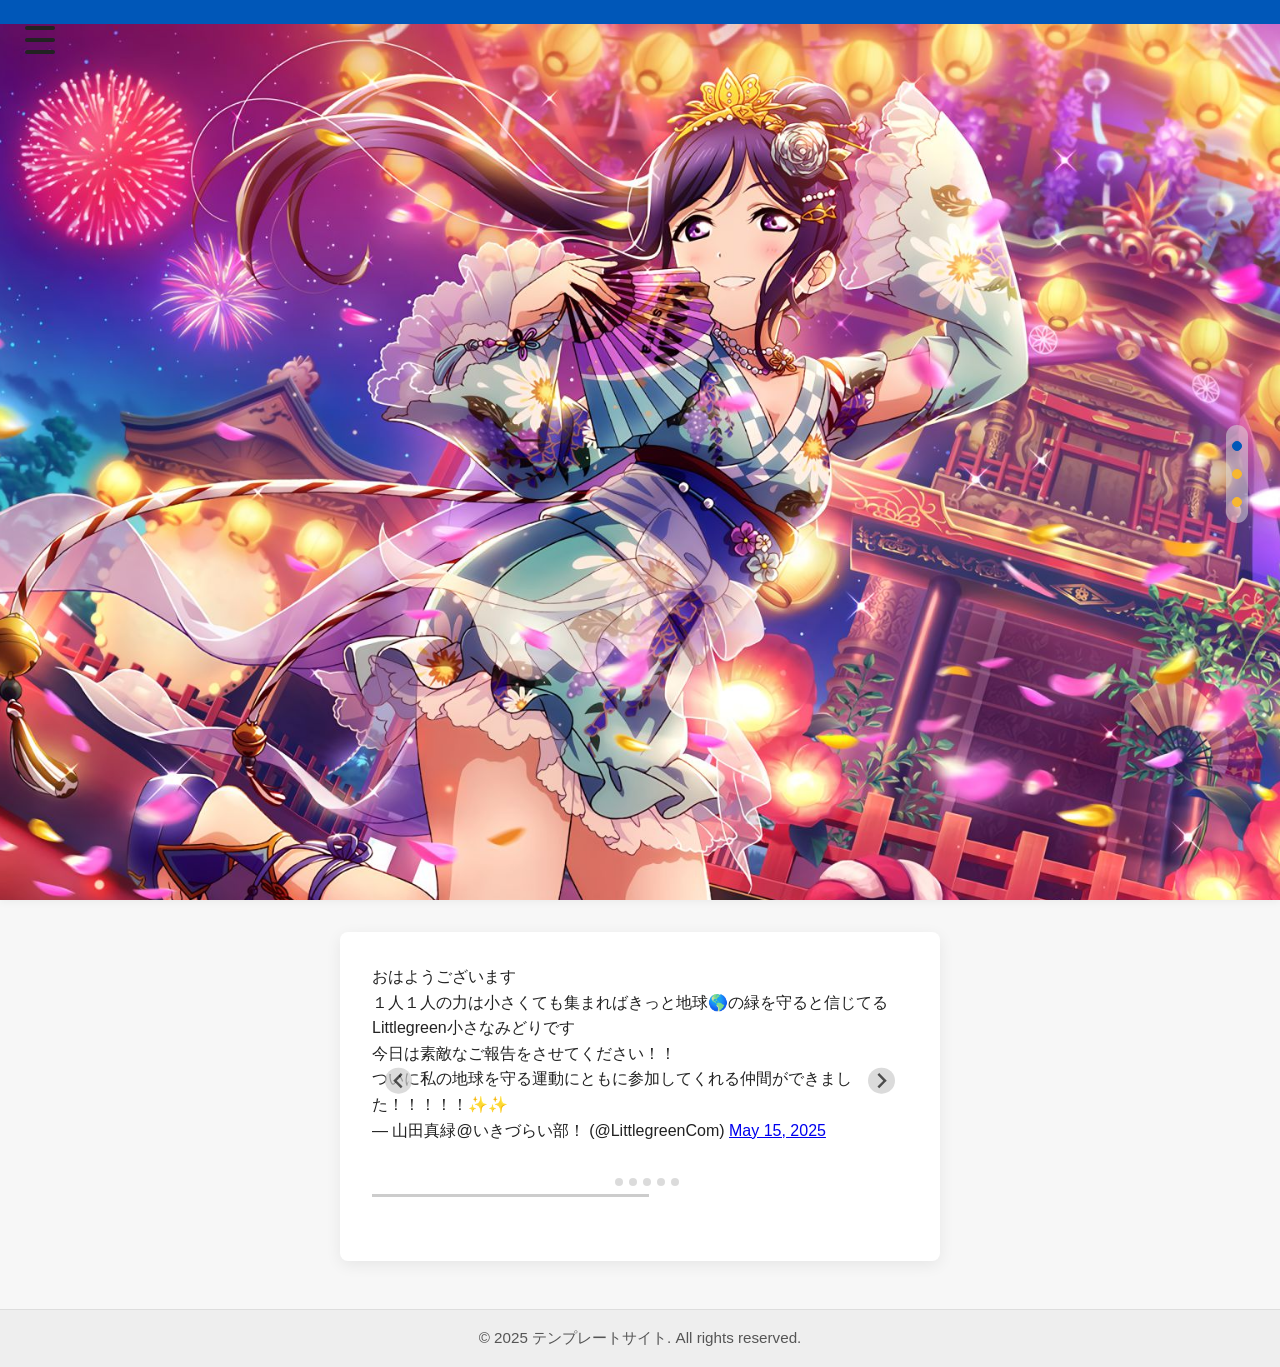
==== index.html @ fa57059f "ikizulive スライダー改修" ====
<html lang="ja">
<head>
  <meta charset="UTF-8">
  <meta name="viewport" content="width=device-width, initial-scale=1.0">
  <title>テンプレートサイト</title>
  <link rel="stylesheet" href="css/style.css">
    <link rel="stylesheet" href="css/style2.css">
  <script src="https://code.jquery.com/jquery-3.3.1.js"></script>
  <script src="https://cdn.jsdelivr.net/npm/@splidejs/splide@4.1.4/dist/js/splide.min.js"></script>
<link rel="stylesheet" href="https://cdn.jsdelivr.net/npm/@splidejs/splide@4.1.4/dist/css/splide.min.css">
</head>
<body>
  <!-- ハンバーガーメニュー -->
  <div class="hamburger" id="hamburger">
    <span></span>
    <span></span>
    <span></span>
  </div>
  <!-- サイドメニュー -->
  <nav class="side-menu" id="sideMenu">
    <ul>
      <li><a href="./project1/index.html">メニュー1</a></li>
      <li><a href="#">メニュー2</a></li>
      <li><a href="#">メニュー3</a></li>
      <li><a href="#">メニュー4</a></li>
      <li><a href="#">メニュー5</a></li>
      <li><a href="#">メニュー6</a></li>
      <li><a href="#">メニュー7</a></li>
      <li><a href="#">メニュー8</a></li>
      <li><a href="#">メニュー9</a></li>
      <li><a href="#">メニュー10</a></li>
    </ul>
  </nav>
  <header class="slider-header">
    <div class="slider">
      <div class="slide active"><img src="img/slide1.jpg" alt="スライド1"></div>
      <div class="slide"><img src="img/slide2.jpg" alt="スライド2"></div>
      <div class="slide"><img src="img/slide3.jpg" alt="スライド3"></div>
      <!-- 必要に応じて画像追加 -->
      <div class="slider-dots">
        <span class="dot active"></span>
        <span class="dot"></span>
        <span class="dot"></span>
        <!-- 画像数に合わせてドット追加 -->
      </div>
    </div>
  </header>
  <main>
    <section id="twitter-embed-section" style="display: none;">
      <div class="twitter-embed-carousel">
        <div class="twitter-embed-list-wrap">
          <button class="twitter-carousel-prev" aria-label="前へ">&#9664;</button>
          <div class="twitter-embed-list">
            <div class="twitter-embed-item"></div>
            <div class="twitter-embed-item"></div>
            <div class="twitter-embed-item"></div>
            <div class="twitter-embed-item"></div>
            <div class="twitter-embed-item"></div>
          </div>
          <button class="twitter-carousel-next" aria-label="次へ">&#9654;</button>
        </div>
        <div class="twitter-carousel-dots"></div>
      </div>
    </section>
    <section>
      <div class="splide" role="group" aria-label="1枚表示のスライダー(フェード)">
  <div class="splide__track">
    <div class="splide__list">
      <div class="splide__slide">
        <blockquote class="twitter-tweet"><p lang="ja" dir="ltr">おはようございます<br>１人１人の力は小さくても集まればきっと地球🌎の緑を守ると信じてるLittlegreen小さなみどりです<br>今日は素敵なご報告をさせてください！！<br>ついに私の地球を守る運動にともに参加してくれる仲間ができました！！！！！✨✨</p>&mdash; 山田真緑@いきづらい部！ (@LittlegreenCom) <a href="https://twitter.com/LittlegreenCom/status/1923155432740430066?ref_src=twsrc%5Etfw">May 15, 2025</a></blockquote> <script async src="https://platform.twitter.com/widgets.js" charset="utf-8"></script>
      </div>
      <div class="splide__slide">
        <blockquote class="twitter-tweet"><p lang="ja" dir="ltr">もしかしたら本当に破滅の日がもうすぐそこにやって来ているのかも！？<br>どうしたらいいんでしょう！！<br>私がふがいないせいで、地球が！<br>地球が！！！🌎<a href="https://twitter.com/hashtag/%E3%81%84%E3%81%8D%E3%81%A5%E3%82%89%E3%81%84%E9%83%A8?src=hash&amp;ref_src=twsrc%5Etfw">#いきづらい部</a></p>&mdash; 山田真緑@いきづらい部！ (@LittlegreenCom) <a href="https://twitter.com/LittlegreenCom/status/1942335817416073429?ref_src=twsrc%5Etfw">July 7, 2025</a></blockquote> <script async src="https://platform.twitter.com/widgets.js" charset="utf-8"></script>
      </div>
      <div class="splide__slide">
        <blockquote class="twitter-tweet"><p lang="ja" dir="ltr">っていうかすごい！<br>ローラちゃんには環境保護をしているお友達がいたんですね！！<br>さすがです🌎<br>今度紹介してくれるかな✨<br>真緑はローラちゃんのラブを応援しています！！！</p>&mdash; 山田真緑@いきづらい部！ (@LittlegreenCom) <a href="https://twitter.com/LittlegreenCom/status/1923156691060916438?ref_src=twsrc%5Etfw">May 15, 2025</a></blockquote> <script async src="https://platform.twitter.com/widgets.js" charset="utf-8"></script>
      </div>
      <div class="splide__slide">
        <blockquote class="twitter-tweet"><p lang="ja" dir="ltr">というわけで実は今！<br>なんと私は家族でキャンプに来ているんです！！🌎<br><br>えへへ🌵🌳<br><br>ビックリしましたか？<br>だったらドッキリ成功ですね！！<br>サプライズ真緑です🐛<a href="https://twitter.com/hashtag/%E3%81%84%E3%81%8D%E3%81%A5%E3%82%89%E3%81%84%E9%83%A8?src=hash&amp;ref_src=twsrc%5Etfw">#いきづらい部</a></p>&mdash; 山田真緑@いきづらい部！ (@LittlegreenCom) <a href="https://twitter.com/LittlegreenCom/status/1960831441975304301?ref_src=twsrc%5Etfw">August 27, 2025</a></blockquote> <script async src="https://platform.twitter.com/widgets.js" charset="utf-8"></script>
      </div>
      <div class="splide__slide">
        <blockquote class="twitter-tweet"><p lang="ja" dir="ltr">そういうささやかな日々の変化に疎い鈍ちんなタイプは<br>滅びる！！！<br>のがパティシエの世界なので<br><br>今日もミラクルさんはせっせと周りにリサーチ中だよ～🍭🍬🍫</p>&mdash; 金澤奇跡@いきづらい部！ (@MiracleGoldSP) <a href="https://twitter.com/MiracleGoldSP/status/1922572088629719538?ref_src=twsrc%5Etfw">May 14, 2025</a></blockquote> <script async src="https://platform.twitter.com/widgets.js" charset="utf-8"></script>
      </div>
      <div class="splide__slide">
        <blockquote class="twitter-tweet"><p lang="ja" dir="ltr">のりっこの演歌はガチ！ <br>大事なことなのでもう1回言うよ？🍭🍡🍦<br>リピートアフターミー🍦🍧<br>はいっ！<br><br>のりっこの演歌はガチ！！！<br><br>よくできました～🍭✨<a href="https://twitter.com/hashtag/%E3%81%84%E3%81%8D%E3%81%A5%E3%82%89%E3%81%84%E9%83%A8?src=hash&amp;ref_src=twsrc%5Etfw">#いきづらい部</a></p>&mdash; 金澤奇跡@いきづらい部！ (@MiracleGoldSP) <a href="https://twitter.com/MiracleGoldSP/status/1938517406646702185?ref_src=twsrc%5Etfw">June 27, 2025</a></blockquote> <script async src="https://platform.twitter.com/widgets.js" charset="utf-8"></script>
      </div>
    </div>
  </div>
    <div class="splide__progress">
		<div class="splide__progress__bar">
		</div>
  </div>
</div>
    </section>
  </main>
  <footer>
    &copy; 2025 テンプレートサイト. All rights reserved.
  </footer>
  <script src="js/script.js"></script>
    <script src="js/script2.js"></script>
  <script src="js/embed.js"></script>
</body>
</html>
---- css/style.css ----
/* 事前レンダリング用 */
.twitter-embed-item.preload {
    visibility: hidden !important;
    position: absolute !important;
    left: -9999px !important;
    top: 0 !important;
    display: block !important;
}
    visibility: hidden !important;
    position: absolute !important;
    left: -9999px !important;
    top: 0 !important;
    display: block !important;
/* Twitterカルーセル用 */
.twitter-embed-carousel {
    position: relative;
    position: absolute !important;
    left: 0 !important;
    top: 50% !important;
    transform: translateY(-50%) !important;
    z-index: 100 !important;
    width: 40px !important;
    height: 40px !important;
    background: #f7f7f7 !important;
    border-radius: 50% !important;
    font-size: 2rem !important;
    color: #0057b8 !important;
    cursor: pointer !important;
    box-shadow: 0 2px 8px rgba(0,0,0,0.07) !important;
    border: none !important;
    margin: 0 !important;
    display: flex !important;
    align-items: center !important;
    justify-content: center !important;
    position: absolute;
    left: 0;
    top: 50%;
    transform: translateY(-50%);
    z-index: 100;
    width: 40px;
    height: 40px;
    background: #f7f7f7;
    border-radius: 50%;
    font-size: 2rem;
    color: #0057b8;
    cursor: pointer;
    box-shadow: 0 2px 8px rgba(0,0,0,0.07);
    border: none;
    margin: 0;
    transition: background 0.2s;
    width: 100%;
        max-width: 600px;
    margin: 0 auto 32px auto;
        overflow: hidden;
    display: flex;
    flex-direction: column;
    align-items: center;
}
.twitter-embed-list {
    display: flex;
    transition: transform 0.7s cubic-bezier(.77,0,.18,1);
    will-change: transform;
    position: absolute;
        overflow: hidden; /* This line is retained for context */
        position: relative;
        left: auto;
        top: auto;
        transform: none;
        z-index: auto;
}
.twitter-embed-item {
    min-width: 320px;
    max-width: 320px;
    width: 320px;
    box-sizing: border-box;
    background: #fff;
    border-radius: 12px;
    box-shadow: 0 2px 8px rgba(0,0,0,0.07);
    padding: 8px;
    display: flex;
    align-items: center;
    justify-content: center;
}
.twitter-carousel-prev,
.twitter-carousel-next {
    position: absolute !important;
    right: 0 !important;
    top: 50% !important;
    transform: translateY(-50%) !important;
    z-index: 100 !important;
    width: 40px !important;
    height: 40px !important;
    background: #f7f7f7 !important;
    border-radius: 50% !important;
    font-size: 2rem !important;
    color: #0057b8 !important;
    cursor: pointer !important;
    box-shadow: 0 2px 8px rgba(0,0,0,0.07) !important;
    border: none !important;
    margin: 0 !important;
    display: flex !important;
    align-items: center !important;
    justify-content: center !important;
    position: absolute;
    right: 0;
    top: 50%;
    transform: translateY(-50%);
    z-index: 100;
    width: 40px;
    height: 40px;
    background: #f7f7f7;
    border-radius: 50%;
    font-size: 2rem;
    color: #0057b8;
    cursor: pointer;
    box-shadow: 0 2px 8px rgba(0,0,0,0.07);
    border: none;
    margin: 0;
    transition: background 0.2s;
    position: absolute;
    right: 0;
    top: 50%;
    transform: translateY(-50%);
    z-index: 10;
    background: #f7f7f7;
    border: none;
    border-radius: 50%;
    width: 32px;
    height: 32px;
    font-size: 1.5rem;
    color: #0057b8;
    cursor: pointer;
    margin: 0 8px;
    box-shadow: 0 2px 8px rgba(0,0,0,0.07);
    transition: background 0.2s;
}
.twitter-carousel-prev:hover,
.twitter-carousel-next:hover {
    background: #e0e0e0;
}
.twitter-carousel-dots {
    display: flex;
    justify-content: center;
    gap: 8px;
    margin-top: 12px;
}
.twitter-carousel-dot {
    width: 10px;
    height: 10px;
    border-radius: 50%;
    background: #b0b8c9;
    border: 1px solid #b0b8c9;
    cursor: pointer;
    transition: background 0.2s, border 0.2s;
}
.twitter-carousel-dot.active {
    background: #0057b8;
    border: 1px solid #0057b8;
}
/* Twitter埋め込み横並び・レスポンシブ */
.twitter-embed-list {
    display: flex;
    flex-direction: row;
    gap: 0;
    justify-content: center;
    align-items: center;
    min-height: 200px;
    width: 100%;
    overflow-x: hidden;
    max-width: 100%;
    margin: 0 auto;
}
.twitter-embed-item {
    min-width: 100%;
    max-width: 100%;
    width: 100%;
    flex: 0 0 100%;
                box-sizing: border-box;
                background: #fff;
                border-radius: 12px;
                box-shadow: 0 2px 8px rgba(0,0,0,0.07);
                padding: 8px;
                display: flex;
                align-items: center;
                justify-content: center;
        min-width: 100%;
        max-width: 100%;
        width: 100%;
        margin: 0;
}
    .twitter-embed-list {
        grid-template-columns: repeat(3, 1fr);
    }
}
@media (max-width: 900px) {
            .twitter-embed-list {
                grid-template-columns: repeat(2, 1fr);
                gap: 8px;
            }
            .twitter-embed-item {
                max-width: 180px;
                min-width: 100px;
                padding: 4px;
            }
}
@media (max-width: 600px) {
            .twitter-embed-list {
                grid-template-columns: 1fr;
                gap: 4px;
            }
            .twitter-embed-item {
                max-width: 100%;
                min-width: 80px;
                padding: 2px;
            }
}
/* スライダードットナビ */
.slider-dots {
    position: absolute;
    top: 50%;
    right: 32px;
    transform: translateY(-50%);
        display: flex;
        flex-direction: column;
        gap: 18px;
        z-index: 20;
                    background: rgba(224,224,224,0.5); /* 薄いグレー背景 */
                    border-radius: 16px;
                    padding: 16px 6px;
}
.slider-dots .dot {
                width: 10px;
                height: 10px;
                border-radius: 50%;
                background: #f7b731; /* 任意カラー例: 黄色 */
                border: 1px solid #f7b731;
                cursor: pointer;
                transition: background 0.2s, border 0.2s;
                box-shadow: none;
}
.slider-dots .dot.active {
                background: #0057b8; /* カレントのみ別色 */
                border: 1px solid #0057b8;
                    width: 10px;
                    height: 10px;
                    border-radius: 50%;
}
/* スライダー用スタイル */
.slider-header {
    width: 100%;
    height: 100vh;
    min-height: 400px;
    position: relative;
    overflow: hidden;
    margin-bottom: 0;
    max-width: 100%;
}
.slider {
    width: 100%;
    height: 100vh;
    position: relative;
    max-width: 100%;
}
.slide {
    width: 100%;
    height: 100vh;
    position: absolute;
    top: 0;
    left: 0;
    opacity: 0;
    transition: opacity 2s;
    z-index: 1;
    max-width: 100%;
}
.slide.active {
    opacity: 1;
    z-index: 2;
}
.slide img {
    width: 100%;
    height: 100vh;
    object-fit: cover;
    display: block;
    max-width: 100%;
}
.slider-nav {
    position: absolute;
    top: 50%;
    left: 0;
    width: 100%;
    display: flex;
    justify-content: space-between;
    transform: translateY(-50%);
    z-index: 10;
    pointer-events: none;
}
.slider-nav span {
    background: rgba(0,0,0,0.4);
    color: #fff;
    font-size: 2.5rem;
    padding: 12px 24px;
    border-radius: 50%;
    cursor: pointer;
    pointer-events: auto;
    user-select: none;
    transition: background 0.2s;
}
.slider-nav span:hover {
    background: rgba(0,87,184,0.7);
}
@media (max-width: 600px) {
    .slider-header, .slider, .slide img, .slide {
        height: 60vh;
        min-height: 220px;
    }
    .slider-nav span {
        font-size: 2rem;
        padding: 8px 16px;
    }
}
/* ハンバーガーメニュー */
.hamburger {
    position: fixed;
    top: 20px;
    left: 20px;
    width: 40px;
    height: 40px;
    display: flex;
    flex-direction: column;
    justify-content: center;
    align-items: center;
    cursor: pointer;
    z-index: 1001;
}
.hamburger span {
    display: block;
    width: 30px;
    height: 4px;
    background: #222;
    margin: 4px 0;
    border-radius: 2px;
    transition: all 0.3s;
}

/* サイドメニュー */
.side-menu {
    position: fixed;
    top: 0;
    left: 0;
    width: 260px;
    height: 100vh;
    background: #fff;
    border-right: 2px solid #0057b8;
    box-shadow: 2px 0 16px rgba(0,0,0,0.12);
    transform: translateX(-100%);
    opacity: 0;
    transition: transform 0.4s cubic-bezier(.77,0,.175,1), opacity 0.3s;
    z-index: 1000;
    padding-top: 60px;
    font-family: 'Segoe UI', 'Helvetica Neue', Arial, 'sans-serif';
}
.side-menu.open {
    transform: translateX(0);
    opacity: 1;
}
.side-menu ul {
    list-style: none;
    padding: 0;
    margin: 0;
    display: flex;
    flex-direction: column;
    gap: 0;
    align-items: stretch;
}
.side-menu li {
    margin: 0;
    padding: 0;
}
.side-menu a {
    display: block;
    padding: 18px 32px;
    color: #0057b8;
    text-decoration: none;
    font-size: 1.15rem;
    border-bottom: 1px solid #eee;
    transition: background 0.2s, color 0.2s;
    margin: 0;
    border-radius: 0;
    max-width: 100%;
    background: transparent;
    text-align: left;
    font-weight: 500;
    letter-spacing: 1px;
}
.side-menu a:hover {
    background: #eaf6ff;
    color: #222;
    font-weight: bold;
}
/* ベーシックなリセット */
* {
    margin: 0;
    padding: 0;
    box-sizing: border-box;
}

body {
    font-family: 'Segoe UI', 'Helvetica Neue', Arial, 'sans-serif';
    background: #f7f7f7;
    color: #222;
    line-height: 1.6;
    overflow-x: hidden;
}

/* ヘッダー */
header {
    background: #0057b8;
    color: #fff;
    padding: 24px 0;
    text-align: center;
    box-shadow: 0 2px 8px rgba(0,0,0,0.05);
}

header h1 {
    font-size: 2.2rem;
    letter-spacing: 2px;
}

/* ナビゲーション */
nav {
    margin: 16px 0;
}

nav ul {
    list-style: none;
    display: flex;
    justify-content: center;
    gap: 32px;
}

nav a {
    color: #fff;
    text-decoration: none;
    font-weight: 500;
    transition: color 0.2s;
}

nav a:hover {
    color: #ffd700;
}

/* メインコンテンツ */
main {
    max-width: 600px;
    margin: 32px auto;
    background: #fff;
    border-radius: 8px;
    box-shadow: 0 4px 16px rgba(0,0,0,0.07);
    padding: 32px;
}

/* セクション */
section {
    margin-bottom: 32px;
}

section h2 {
    font-size: 1.5rem;
    margin-bottom: 16px;
    color: #0057b8;
}

/* フッター */
footer {
    text-align: center;
    padding: 16px 0;
    background: #eee;
    color: #555;
    font-size: 0.95rem;
    margin-top: 48px;
    border-top: 1px solid #ddd;
}

/* レスポンシブ対応 */
@media (max-width: 600px) {
    main {
        padding: 16px;
    }
    nav ul {
        flex-direction: column;
        gap: 12px;
    }
}
---- css/style2.css ----
/* スライドのサイズ調整 */
.splide__slide img {
  height: auto;
  width: 100%;
}

.splide__list {
  height: unset!important;
}

.splide__progress__bar {
  height: 3px;
  background: #ccc;
}
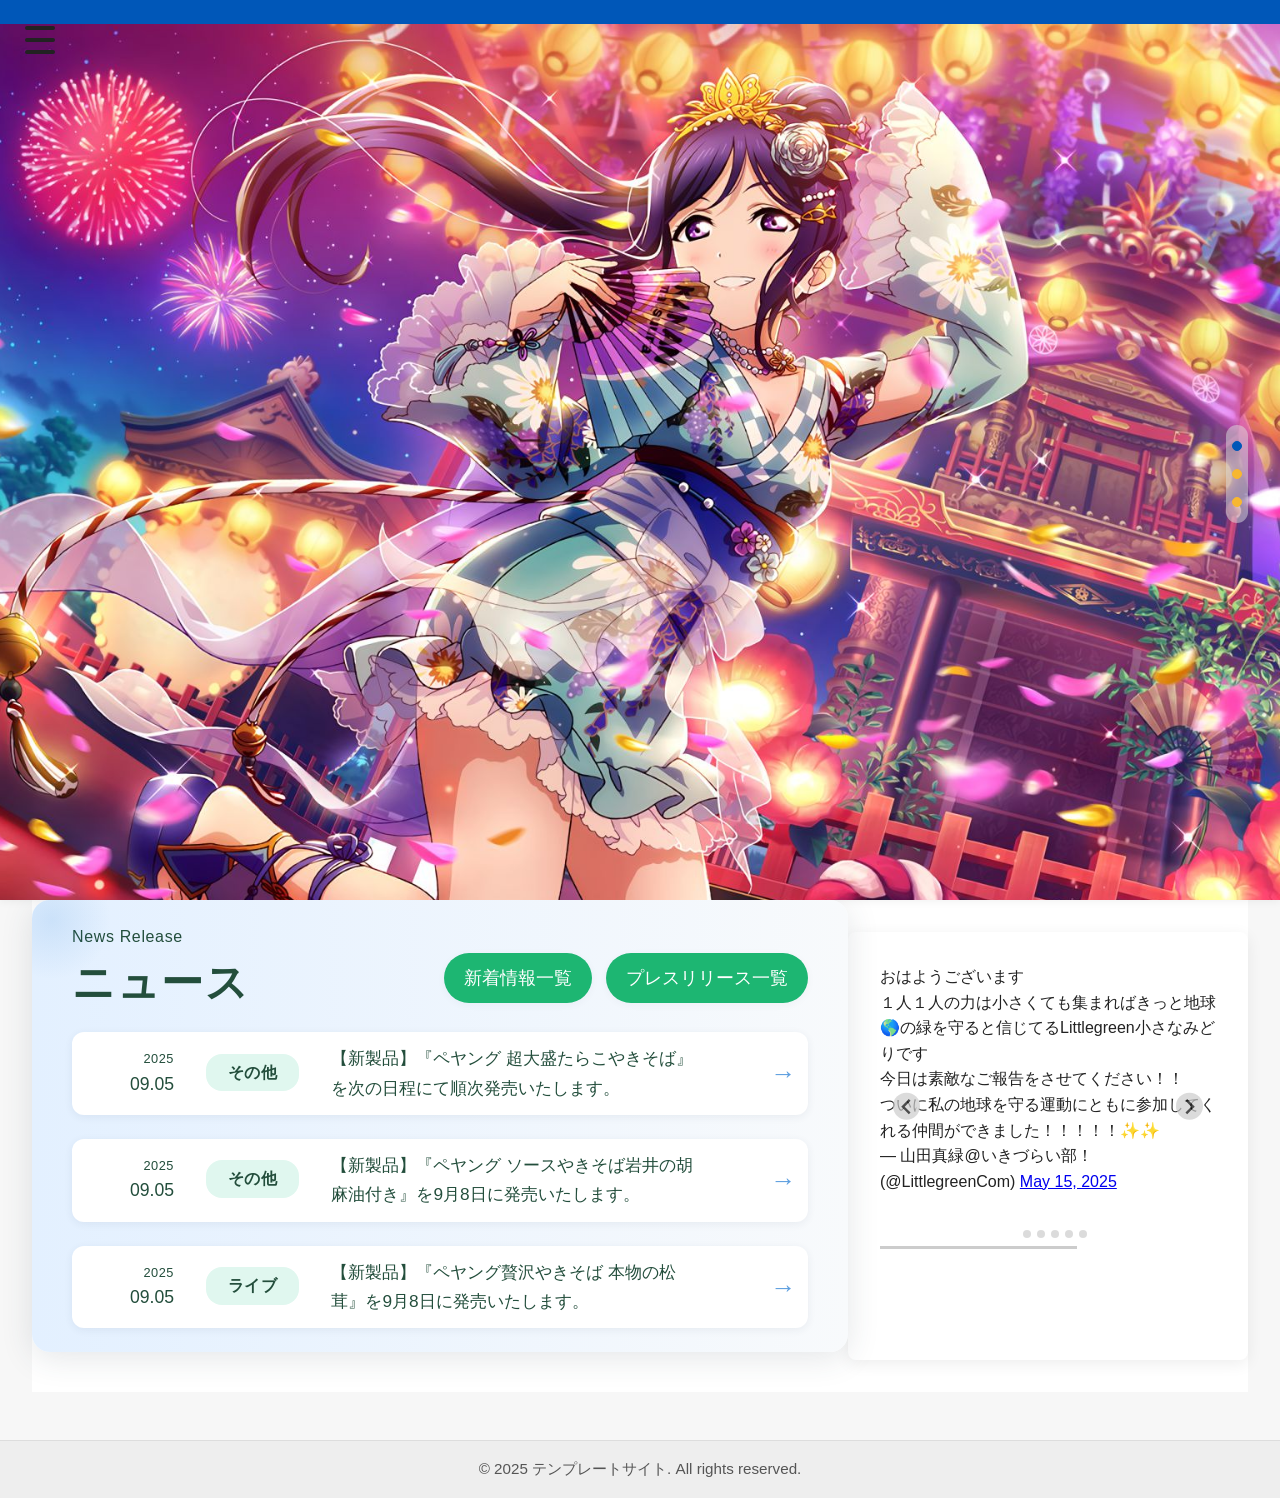
==== commit 4e6f08d6: "ikizulive info追加" ====
--- a/index.html
+++ b/index.html
@@ -4,7 +4,6 @@
   <meta name="viewport" content="width=device-width, initial-scale=1.0">
   <title>テンプレートサイト</title>
   <link rel="stylesheet" href="css/style.css">
-    <link rel="stylesheet" href="css/style2.css">
   <script src="https://code.jquery.com/jquery-3.3.1.js"></script>
   <script src="https://cdn.jsdelivr.net/npm/@splidejs/splide@4.1.4/dist/js/splide.min.js"></script>
 <link rel="stylesheet" href="https://cdn.jsdelivr.net/npm/@splidejs/splide@4.1.4/dist/css/splide.min.css">
@@ -46,23 +45,62 @@
     </div>
   </header>
   <main>
-    <section id="twitter-embed-section" style="display: none;">
-      <div class="twitter-embed-carousel">
-        <div class="twitter-embed-list-wrap">
-          <button class="twitter-carousel-prev" aria-label="前へ">&#9664;</button>
-          <div class="twitter-embed-list">
-            <div class="twitter-embed-item"></div>
-            <div class="twitter-embed-item"></div>
-            <div class="twitter-embed-item"></div>
-            <div class="twitter-embed-item"></div>
-            <div class="twitter-embed-item"></div>
+    <div class="main-flex-wrap">
+      <section class="main-flex-item staff_news">
+        <div class="news-header">
+          <div class="news-header-title">
+            <span class="news-release-label">News Release</span>
+            <h2 class="news-title-modern">ニュース</h2>
           </div>
-          <button class="twitter-carousel-next" aria-label="次へ">&#9654;</button>
+          <div class="news-btn-group">
+            <a href="#" class="news-btn-green">新着情報一覧</a>
+            <a href="#" class="news-btn-green">プレスリリース一覧</a>
+          </div>
         </div>
-        <div class="twitter-carousel-dots"></div>
-      </div>
-    </section>
-    <section>
+        <ul class="news-modern-list">
+          <li class="news-modern-item">
+            <div class="news-modern-date">
+              <span class="news-modern-date-main">2025</span>
+              <span class="news-modern-date-sub">09.05</span>
+            </div>
+            <div class="news-modern-meta">
+              <span class="news-modern-label">その他</span>
+            </div>
+            <div class="news-modern-content">
+              <a href="#" target="_blank">【新製品】『ペヤング 超大盛たらこやきそば』を次の日程にて順次発売いたします。</a>
+            </div>
+            <div class="news-modern-arrow">&rarr;</div>
+          </li>
+          <li class="news-modern-item">
+            <div class="news-modern-date">
+              <span class="news-modern-date-main">2025</span>
+              <span class="news-modern-date-sub">09.05</span>
+            </div>
+            <div class="news-modern-meta">
+              <span class="news-modern-label">その他</span>
+            </div>
+            <div class="news-modern-content">
+              <a href="#" target="_blank">【新製品】『ペヤング ソースやきそば岩井の胡麻油付き』を9月8日に発売いたします。</a>
+            </div>
+            <div class="news-modern-arrow">&rarr;</div>
+          </li>
+          <li class="news-modern-item">
+            <div class="news-modern-date">
+              <span class="news-modern-date-main">2025</span>
+              <span class="news-modern-date-sub">09.05</span>
+            </div>
+            <div class="news-modern-meta">
+              <span class="news-modern-label">ライブ</span>
+            </div>
+            <div class="news-modern-content">
+              <a href="#" target="_blank">【新製品】『ペヤング贅沢やきそば 本物の松茸』を9月8日に発売いたします。</a>
+            </div>
+            <div class="news-modern-arrow">&rarr;</div>
+          </li>
+        </ul>
+      </section>
+    </div>
+    <section class="twitter-embed-dayly">
       <div class="splide" role="group" aria-label="1枚表示のスライダー(フェード)">
   <div class="splide__track">
     <div class="splide__list">
@@ -97,7 +135,7 @@
     &copy; 2025 テンプレートサイト. All rights reserved.
   </footer>
   <script src="js/script.js"></script>
-    <script src="js/script2.js"></script>
+  <script src="js/slider.js"></script>
   <script src="js/embed.js"></script>
 </body>
 </html>
--- a/css/style.css
+++ b/css/style.css
@@ -450,9 +450,17 @@
 }
 
 /* メインコンテンツ */
+
 main {
-    max-width: 600px;
-    margin: 32px auto;
+    display: flex;
+    justify-content: space-between;
+    margin: 0 32px;
+    background: #fff;
+}
+
+section.twitter-embed-dayly {
+    max-width: 400px;
+    margin: 32px 0;
     background: #fff;
     border-radius: 8px;
     box-shadow: 0 4px 16px rgba(0,0,0,0.07);
@@ -490,4 +498,892 @@
         flex-direction: column;
         gap: 12px;
     }
+}
+
+/* スライドのサイズ調整 */
+.splide__slide img {
+  height: auto;
+  width: 100%;
+}
+
+.splide__list {
+  height: unset!important;
+}
+
+.splide__progress__bar {
+  height: 3px;
+  background: #ccc;
+}
+
+.splide--fade {
+    width: 100%;
+}
+
+/* --- News Modern Release Style --- */
+.staff_news {
+    background: #fff;
+    border-radius: 18px;
+    box-shadow: 0 4px 24px rgba(44,62,80,0.10);
+    padding: 48px 32px 32px 32px;
+    margin: 0;
+    width: 100%;
+    display: flex;
+    flex-direction: column;
+    align-items: center;
+}
+.news-header {
+    width: 100%;
+    display: flex;
+    align-items: center;
+    justify-content: space-between;
+}
+.news-release-label {
+    font-size: 1rem;
+    color: #234e3c;
+    font-weight: 500;
+    margin-bottom: 8px;
+    letter-spacing: 0.04em;
+}
+.news-title-modern {
+    font-size: 2.6rem;
+    font-weight: 700;
+    color: #234e3c;
+    letter-spacing: 0.04em;
+}
+.news-btn-group {
+    display: block;
+    margin-bottom: 0;
+}
+.news-btn-green {
+    display: inline-block;
+    padding: 10px 20px;
+    font-size: 1.15rem;
+    color: #fff;
+    background: #1db672;
+    border: none;
+    border-radius: 32px;
+    text-decoration: none;
+    font-weight: 500;
+    transition: background 0.2s, color 0.2s, box-shadow 0.2s;
+    box-shadow: 0 2px 8px rgba(44,62,80,0.04);
+    position: relative;
+    margin-left: 10px;
+}
+.news-btn-green:hover {
+    background: #1976d2;
+    color: #fff;
+    box-shadow: 0 4px 16px rgba(25,118,210,0.10);
+}
+.news-modern-list {
+    width: 100%;
+    margin: 0;
+    padding: 0;
+    list-style: none;
+}
+.news-modern-item {
+    display: flex;
+    align-items: flex-start;
+    gap: 32px;
+    background: #fff;
+    border-radius: 12px;
+    box-shadow: 0 2px 8px rgba(44,62,80,0.07);
+    margin-bottom: 24px;
+    padding: 12px;
+    position: relative;
+    transition: box-shadow 0.2s;
+}
+.news-modern-item:last-child {
+    margin-bottom: 0;
+}
+.news-modern-item:hover {
+    box-shadow: 0 6px 24px rgba(44,62,80,0.13);
+}
+.news-modern-date {
+    min-width: 90px;
+    text-align: right;
+    display: flex;
+    flex-direction: column;
+    align-items: flex-end;
+    justify-content: center;
+    font-family: 'Montserrat', 'Arial', sans-serif;
+    align-self: center;
+}
+.news-modern-date-main {
+    font-size: .8rem;
+    color: #234e3c;
+    letter-spacing: 0.04em;
+}
+.news-modern-date-sub {
+    font-size: 1.1rem;
+    color: #234e3c;
+    font-weight: 500;
+}
+.news-modern-meta {
+    align-items: center;
+    align-self: center;
+}
+.news-modern-label {
+    display: inline-block;
+    background: #e0f7ef;
+    color: #234e3c;
+    font-size: 1rem;
+    font-weight: 600;
+    border-radius: 16px;
+    padding: 6px 22px;
+    margin-right: 0;
+    margin-bottom: 2px;
+    letter-spacing: 0.03em;
+}
+.news-modern-category {
+    display: inline-flex;
+    align-items: center;
+    font-size: 1rem;
+    color: #1976d2;
+    font-weight: 500;
+}
+.news-modern-dot {
+    width: 8px;
+    height: 8px;
+    background: #1976d2;
+    border-radius: 50%;
+    display: inline-block;
+    margin-right: 6px;
+}
+.news-modern-content {
+    flex: 1;
+    font-size: 1.08rem;
+    color: #234e3c;
+    font-weight: 500;
+    line-height: 1.7;
+    display: flex;
+    align-items: center;
+    align-self: center;
+}
+.news-modern-content a {
+    color: #234e3c;
+    text-decoration: none;
+    transition: color 0.2s;
+    padding-right: 32px;
+}
+.news-modern-content a:hover {
+    color: #1976d2;
+}
+.news-modern-arrow {
+    font-size: 1.6em;
+    color: #1976d2;
+    align-self: center;
+    margin-left: 12px;
+    opacity: 0.7;
+}
+@media (max-width: 900px) {
+    .staff_news {
+        padding: 18px 2vw;
+        max-width: 99vw;
+    }
+    .news-title-modern {
+        font-size: 1.5rem;
+    }
+    .news-modern-item {
+        gap: 12px;
+        padding: 18px 0 18px 0;
+    }
+    .news-modern-meta {
+        min-width: 120px;
+        gap: 6px;
+    }
+    .news-modern-label {
+        padding: 4px 12px;
+        font-size: 0.95rem;
+    }
+}
+@media (max-width: 600px) {
+    .news-header {
+        flex-direction: column;
+        align-items: flex-start;
+        gap: 8px;
+    }
+    .news-btn-group {
+        flex-direction: column;
+        gap: 8px;
+        width: 100%;
+    }
+    .news-btn-green {
+        width: 100%;
+        padding: 12px 0;
+        font-size: 1rem;
+    }
+    .news-modern-list {
+        padding: 0;
+    }
+    .news-modern-item {
+        flex-direction: column;
+        gap: 8px;
+        padding: 12px 0 12px 0;
+    }
+    .news-modern-date {
+        flex-direction: row;
+        gap: 6px;
+        font-size: 1rem;
+        min-width: 0;
+        align-items: center;
+        justify-content: flex-start;
+    }
+    .news-modern-date-main {
+        font-size: 1.1rem;
+    }
+    .news-modern-date-sub {
+        font-size: 0.95rem;
+    }
+    .news-modern-meta {
+        min-width: 0;
+        gap: 4px;
+    }
+    .news-modern-label {
+        padding: 2px 8px;
+        font-size: 0.9rem;
+    }
+    .news-modern-category {
+        font-size: 0.9rem;
+    }
+    .news-modern-content {
+        font-size: 0.95rem;
+        padding-right: 0;
+    }
+    .news-modern-arrow {
+        font-size: 1.2em;
+        margin-left: 4px;
+    }
+}
+
+/* --- staff_news 統合・現代風デザイン --- */
+.staff_news {
+    background: linear-gradient(90deg, #e3f0ff 0%, #f8fafc 100%);
+    border-radius: 18px;
+    box-shadow: 0 6px 32px rgba(44,62,80,0.13);
+    padding: 48px 40px;
+    margin: 0;
+    width: 100%;
+    position: relative;
+    overflow: hidden;
+    display: flex;
+    flex-direction: column;
+    justify-content: center;
+    align-items: stretch;
+}
+.staff_news::before {
+    content: "";
+    position: absolute;
+    top: -40px; left: -40px;
+    width: 120px; height: 120px;
+    background: radial-gradient(circle, #1976d2 0%, transparent 70%);
+    opacity: 0.10;
+    z-index: 0;
+}
+.news-title {
+    font-size: 2.1rem;
+    font-weight: 700;
+    margin-bottom: 32px;
+    color: #1976d2;
+    letter-spacing: 0.04em;
+    text-align: left;
+    border-left: 7px solid #1976d2;
+    padding-left: 18px;
+    background: linear-gradient(90deg, #e3f0ff 60%, #fff 100%);
+    border-radius: 7px;
+    box-shadow: 0 2px 8px rgba(44,62,80,0.04);
+    position: relative;
+    z-index: 1;
+}
+.news-list {
+    list-style: none;
+    padding: 0;
+    margin: 0;
+    position: relative;
+    z-index: 1;
+}
+.news-item {
+    margin-bottom: 20px;
+    border-radius: 10px;
+    box-shadow: 0 2px 8px rgba(44,62,80,0.08);
+    background: #fff;
+    transition: box-shadow 0.2s, transform 0.2s;
+    overflow: hidden;
+}
+.news-item:last-child {
+    margin-bottom: 0;
+}
+.news-item a {
+    display: flex;
+    align-items: center;
+    gap: 12px;
+    padding: 18px 28px;
+    text-decoration: none;
+    color: #1976d2;
+    font-size: 1.18rem;
+    font-weight: 500;
+    border-radius: 10px;
+    background: none;
+    transition: background 0.2s, color 0.2s;
+    position: relative;
+}
+.news-item a::before {
+    content: "\1F4E2";
+    font-size: 1.3rem;
+    color: #1976d2;
+    margin-right: 6px;
+}
+.news-item a:focus {
+    outline: 2px solid #1976d2;
+    outline-offset: 2px;
+    background: #e3f0ff;
+}
+.news-item a:hover {
+    background: linear-gradient(90deg, #e3f0ff 60%, #fff 100%);
+    color: #0d47a1;
+    box-shadow: 0 4px 16px rgba(25,118,210,0.10);
+    transform: translateY(-2px) scale(1.02);
+}
+
+/* --- 横並びレイアウト統合 --- */
+.main-flex-wrap {
+    display: flex;
+    align-items: stretch;
+    justify-content: stretch;
+    width: 100vw;
+    margin: 0 0 40px 0;
+    gap: 32px;
+}
+.main-flex-item {
+    flex: 1 1 0;
+    min-width: 0;
+    display: flex;
+    flex-direction: column;
+    justify-content: stretch;
+}
+.embed-section {
+    min-width: 340px;
+    flex: 1 1 340px;
+}
+
+@media (max-width: 1100px) {
+    .main-flex-wrap {
+        flex-direction: column;
+        gap: 24px;
+        width: 98vw;
+    }
+    .main-flex-item {
+        width: 100%;
+        min-width: 0;
+        max-width: 100vw;
+    }
+    .staff_news, .embed-section {
+        max-width: 100vw;
+        min-width: 0;
+        padding: 32px 10px;
+    }
+}
+@media (max-width: 700px) {
+    .main-flex-wrap {
+        flex-direction: column;
+        gap: 18px;
+        width: 99vw;
+    }
+    .staff_news {
+        padding: 18px 4vw;
+        max-width: 99vw;
+    }
+    .news-title {
+        font-size: 1.2rem;
+        padding-left: 8px;
+        margin-bottom: 14px;
+    }
+    .news-item a {
+        font-size: 1rem;
+        padding: 12px 8px;
+    }
+}
+    width: 100%;
+    border-collapse: separate;
+    border-spacing: 0 18px;
+}
+.news-table tr {
+    background: #fff;
+    border-radius: 12px;
+    box-shadow: 0 2px 8px rgba(44,62,80,0.07);
+    transition: box-shadow 0.2s;
+}
+.news-table tr:hover {
+    box-shadow: 0 6px 24px rgba(44,62,80,0.13);
+}
+.news-date {
+    font-size: 1.3rem;
+    color: #234e3c;
+    font-weight: 700;
+    width: 110px;
+    text-align: right;
+    padding-right: 18px;
+    letter-spacing: 0.04em;
+}
+.news-content {
+    position: relative;
+    padding-left: 0;
+}
+.news-content a {
+    font-size: 1.08rem;
+    color: #234e3c;
+    text-decoration: none;
+    font-weight: 500;
+    line-height: 1.7;
+    display: inline-block;
+    transition: color 0.2s;
+    padding-right: 32px;
+}
+.news-content a:hover {
+    color: #1976d2;
+}
+.news-content a::after {
+    content: '\2192';
+    font-size: 1.3em;
+    color: #1976d2;
+    position: absolute;
+    right: 8px;
+    top: 50%;
+    transform: translateY(-50%);
+    opacity: 0.7;
+}
+/* ラベル・カテゴリ例 */
+.news-label {
+    display: inline-block;
+    background: #e0f7ef;
+    color: #234e3c;
+    font-size: 0.95rem;
+    font-weight: 600;
+    border-radius: 16px;
+    padding: 4px 18px;
+    margin-right: 10px;
+    margin-bottom: 2px;
+    letter-spacing: 0.03em;
+}
+.news-category {
+    display: inline-flex;
+    align-items: center;
+    font-size: 0.95rem;
+    color: #1976d2;
+    font-weight: 500;
+    margin-right: 10px;
+}
+.news-category-dot {
+    width: 8px;
+    height: 8px;
+    background: #1976d2;
+    border-radius: 50%;
+    display: inline-block;
+    margin-right: 6px;
+}
+.news-list-btn-wrap {
+    width: 100%;
+    display: flex;
+    justify-content: flex-end;
+    gap: 18px;
+    margin-top: 40px;
+}
+.news-list-btn {
+    display: inline-block;
+    padding: 16px 40px;
+    font-size: 1.15rem;
+    color: #fff;
+    background: #1db672;
+    border: none;
+    border-radius: 32px;
+    text-decoration: none;
+    font-weight: 500;
+    transition: background 0.2s, color 0.2s, box-shadow 0.2s;
+    box-shadow: 0 2px 8px rgba(44,62,80,0.04);
+    position: relative;
+}
+.news-list-btn:hover {
+    background: #1976d2;
+    color: #fff;
+    box-shadow: 0 4px 16px rgba(25,118,210,0.10);
+}
+.news-list-btn .arrow {
+    font-size: 1.2em;
+    margin-left: 8px;
+    vertical-align: middle;
+}
+@media (max-width: 700px) {
+    .staff_news {
+        padding: 18px 4vw;
+        max-width: 99vw;
+    }
+    .news-title {
+        font-size: 1.2rem;
+        margin-bottom: 18px;
+        padding-bottom: 4px;
+    }
+    .news-date {
+        font-size: 1rem;
+        padding-right: 8px;
+        width: 70px;
+    }
+    .news-content a {
+        font-size: 0.95rem;
+        padding-right: 24px;
+    }
+    .news-list-btn {
+        padding: 12px 24px;
+        font-size: 1rem;
+    }
+}
+
+/* お知らせセクション（横長・表形式・現代風） */
+.staff_news {
+    background: #fff;
+    border-radius: 16px;
+    box-shadow: 0 4px 24px rgba(44,62,80,0.10);
+    padding: 48px 32px 32px 32px;
+    margin: 0;
+    width: 100%;
+    display: flex;
+    flex-direction: column;
+    align-items: center;
+}
+.news-title {
+    font-size: 1.6rem;
+    font-weight: bold;
+    text-align: center;
+    margin-bottom: 32px;
+    color: #222;
+    letter-spacing: 0.04em;
+    border-bottom: 1px solid #ddd;
+    padding-bottom: 8px;
+    width: 100%;
+}
+.news-table-wrap {
+    width: 100%;
+    overflow-x: auto;
+}
+.news-table {
+    width: 100%;
+    border-collapse: separate;
+    border-spacing: 0 12px;
+}
+.news-table td {
+    padding: 0 0 0 0;
+    vertical-align: middle;
+}
+.news-date {
+    font-size: 1rem;
+    color: #222;
+    font-weight: 500;
+    width: 120px;
+    text-align: right;
+    padding-right: 18px;
+}
+.news-content a {
+    font-size: 1rem;
+    color: #222;
+    text-decoration: underline;
+    transition: color 0.2s;
+}
+.news-content a:hover {
+    color: #1976d2;
+}
+.news-list-btn-wrap {
+    width: 100%;
+    display: flex;
+    justify-content: center;
+    margin-top: 40px;
+}
+.news-list-btn {
+    display: inline-block;
+    padding: 16px 40px;
+    font-size: 1.15rem;
+    color: #222;
+    background: #fff;
+    border: 2px solid #d32f2f;
+    border-radius: 32px;
+    text-decoration: none;
+    font-weight: 500;
+    transition: background 0.2s, color 0.2s, border 0.2s;
+    box-shadow: 0 2px 8px rgba(44,62,80,0.04);
+}
+.news-list-btn:hover {
+    background: #d32f2f;
+    color: #fff;
+    border-color: #d32f2f;
+}
+.news-list-btn .arrow {
+    font-size: 1.2em;
+    margin-left: 8px;
+    vertical-align: middle;
+}
+@media (max-width: 700px) {
+    .staff_news {
+        padding: 18px 4vw;
+        max-width: 99vw;
+    }
+    .news-title {
+        font-size: 1.2rem;
+        margin-bottom: 18px;
+        padding-bottom: 4px;
+    }
+    .news-date {
+        font-size: 0.95rem;
+        padding-right: 8px;
+        width: 80px;
+    }
+    .news-content a {
+        font-size: 0.95rem;
+    }
+    .news-list-btn {
+        padding: 12px 24px;
+        font-size: 1rem;
+    }
+}
+
+/* メイン横並びレイアウト */
+.main-flex-wrap {
+    display: flex;
+    align-items: stretch;
+    justify-content: stretch;
+    width: 100%;
+    margin: 0 0 40px 0;
+}
+.main-flex-item {
+    flex: 1 1 0;
+    min-width: 0;
+    display: flex;
+    flex-direction: column;
+    justify-content: stretch;
+}
+.embed-section {
+    min-width: 340px;
+    flex: 1 1 340px;
+}
+.staff_news {
+    min-width: 340px;
+    flex: 2 1 500px;
+    background: linear-gradient(90deg, #e3f0ff 0%, #f8fafc 100%);
+    border-radius: 18px;
+    box-shadow: 0 6px 32px rgba(44,62,80,0.13);
+    padding: 24px 40px;
+    margin: 0;
+    position: relative;
+    overflow: hidden;
+    display: flex;
+    flex-direction: column;
+    justify-content: space-evenly;
+}
+.staff_news::before {
+    content: "";
+    position: absolute;
+    top: -40px; left: -40px;
+    width: 120px; height: 120px;
+    background: radial-gradient(circle, #1976d2 0%, transparent 70%);
+    opacity: 0.10;
+    z-index: 0;
+}
+.news-title {
+    font-size: 2.1rem;
+    font-weight: 700;
+    margin-bottom: 32px;
+    color: #1976d2;
+    letter-spacing: 0.04em;
+    text-align: left;
+    border-left: 7px solid #1976d2;
+    padding-left: 18px;
+    background: linear-gradient(90deg, #e3f0ff 60%, #fff 100%);
+    border-radius: 7px;
+    box-shadow: 0 2px 8px rgba(44,62,80,0.04);
+    position: relative;
+    z-index: 1;
+}
+.news-list {
+    list-style: none;
+    padding: 0;
+    margin: 0;
+    position: relative;
+    z-index: 1;
+}
+.news-item {
+    margin-bottom: 20px;
+    border-radius: 10px;
+    box-shadow: 0 2px 8px rgba(44,62,80,0.08);
+    background: #fff;
+    transition: box-shadow 0.2s, transform 0.2s;
+    overflow: hidden;
+}
+.news-item:last-child {
+    margin-bottom: 0;
+}
+.news-item a {
+    display: flex;
+    align-items: center;
+    gap: 12px;
+    padding: 18px 28px;
+    text-decoration: none;
+    color: #1976d2;
+    font-size: 1.18rem;
+    font-weight: 500;
+    border-radius: 10px;
+    background: none;
+    transition: background 0.2s, color 0.2s;
+    position: relative;
+}
+.news-item a::before {
+    content: "\1F4E2";
+    font-size: 1.3rem;
+    color: #1976d2;
+    margin-right: 6px;
+}
+.news-item a:focus {
+    outline: 2px solid #1976d2;
+    outline-offset: 2px;
+    background: #e3f0ff;
+}
+.news-item a:hover {
+    background: linear-gradient(90deg, #e3f0ff 60%, #fff 100%);
+    color: #0d47a1;
+    box-shadow: 0 4px 16px rgba(25,118,210,0.10);
+    transform: translateY(-2px) scale(1.02);
+}
+@media (max-width: 1100px) {
+    .main-flex-wrap {
+        flex-direction: column;
+        gap: 24px;
+        max-width: 98vw;
+    }
+    .main-flex-item {
+        width: 100%;
+        min-width: 0;
+        max-width: 100vw;
+    }
+    .staff_news, .embed-section {
+        max-width: 100vw;
+        min-width: 0;
+        padding: 32px 10px;
+    }
+}
+@media (max-width: 700px) {
+    .main-flex-wrap {
+        flex-direction: column;
+        gap: 18px;
+        max-width: 99vw;
+    }
+    .staff_news {
+        padding: 18px 4vw;
+        max-width: 99vw;
+    }
+    .news-title {
+        font-size: 1.2rem;
+        padding-left: 8px;
+        margin-bottom: 14px;
+    }
+    .news-item a {
+        font-size: 1rem;
+        padding: 12px 8px;
+    }
+}
+}
+
+/* 本格的なお知らせリンク集デザイン */
+.staff_news {
+    background: linear-gradient(135deg, #e3f0ff 0%, #f8fafc 100%);
+    border-radius: 16px;
+    box-shadow: 0 4px 24px rgba(44,62,80,0.10);
+    padding: 40px 32px;
+    margin: 40px auto;
+    max-width: 640px;
+    position: relative;
+    overflow: hidden;
+}
+.staff_news::before {
+    content: "";
+    position: absolute;
+    top: -40px; left: -40px;
+    width: 120px; height: 120px;
+    background: radial-gradient(circle, #1976d2 0%, transparent 70%);
+    opacity: 0.12;
+    z-index: 0;
+}
+.news-title {
+    font-size: 2rem;
+    font-weight: 700;
+    margin-bottom: 28px;
+    color: #1976d2;
+    letter-spacing: 0.04em;
+    text-align: left;
+    border-left: 6px solid #1976d2;
+    padding-left: 16px;
+    background: linear-gradient(90deg, #e3f0ff 60%, #fff 100%);
+    border-radius: 6px;
+    box-shadow: 0 2px 8px rgba(44,62,80,0.04);
+    position: relative;
+    z-index: 1;
+}
+.news-list {
+    list-style: none;
+    padding: 0;
+    margin: 0;
+    position: relative;
+    z-index: 1;
+}
+.news-item {
+    margin-bottom: 18px;
+    border-radius: 8px;
+    box-shadow: 0 2px 8px rgba(44,62,80,0.06);
+    background: #fff;
+    transition: box-shadow 0.2s, transform 0.2s;
+    overflow: hidden;
+}
+.news-item:last-child {
+    margin-bottom: 0;
+}
+.news-item a {
+    display: flex;
+    align-items: center;
+    gap: 10px;
+    padding: 16px 22px;
+    text-decoration: none;
+    color: #1976d2;
+    font-size: 1.15rem;
+    font-weight: 500;
+    border-radius: 8px;
+    background: none;
+    transition: background 0.2s, color 0.2s;
+    position: relative;
+}
+.news-item a::before {
+    content: "\1F4E2";
+    font-size: 1.2rem;
+    color: #1976d2;
+    margin-right: 4px;
+}
+.news-item a:focus {
+    outline: 2px solid #1976d2;
+    outline-offset: 2px;
+    background: #e3f0ff;
+}
+.news-item a:hover {
+    background: linear-gradient(90deg, #e3f0ff 60%, #fff 100%);
+    color: #0d47a1;
+    box-shadow: 0 4px 16px rgba(25,118,210,0.10);
+    transform: translateY(-2px) scale(1.02);
+}
+@media (max-width: 700px) {
+    .staff_news {
+        padding: 24px 8px;
+        max-width: 98vw;
+    }
+    .news-title {
+        font-size: 1.3rem;
+        padding-left: 8px;
+        margin-bottom: 18px;
+    }
+    .news-item a {
+        font-size: 1rem;
+        padding: 12px 10px;
+    }
+}
 }
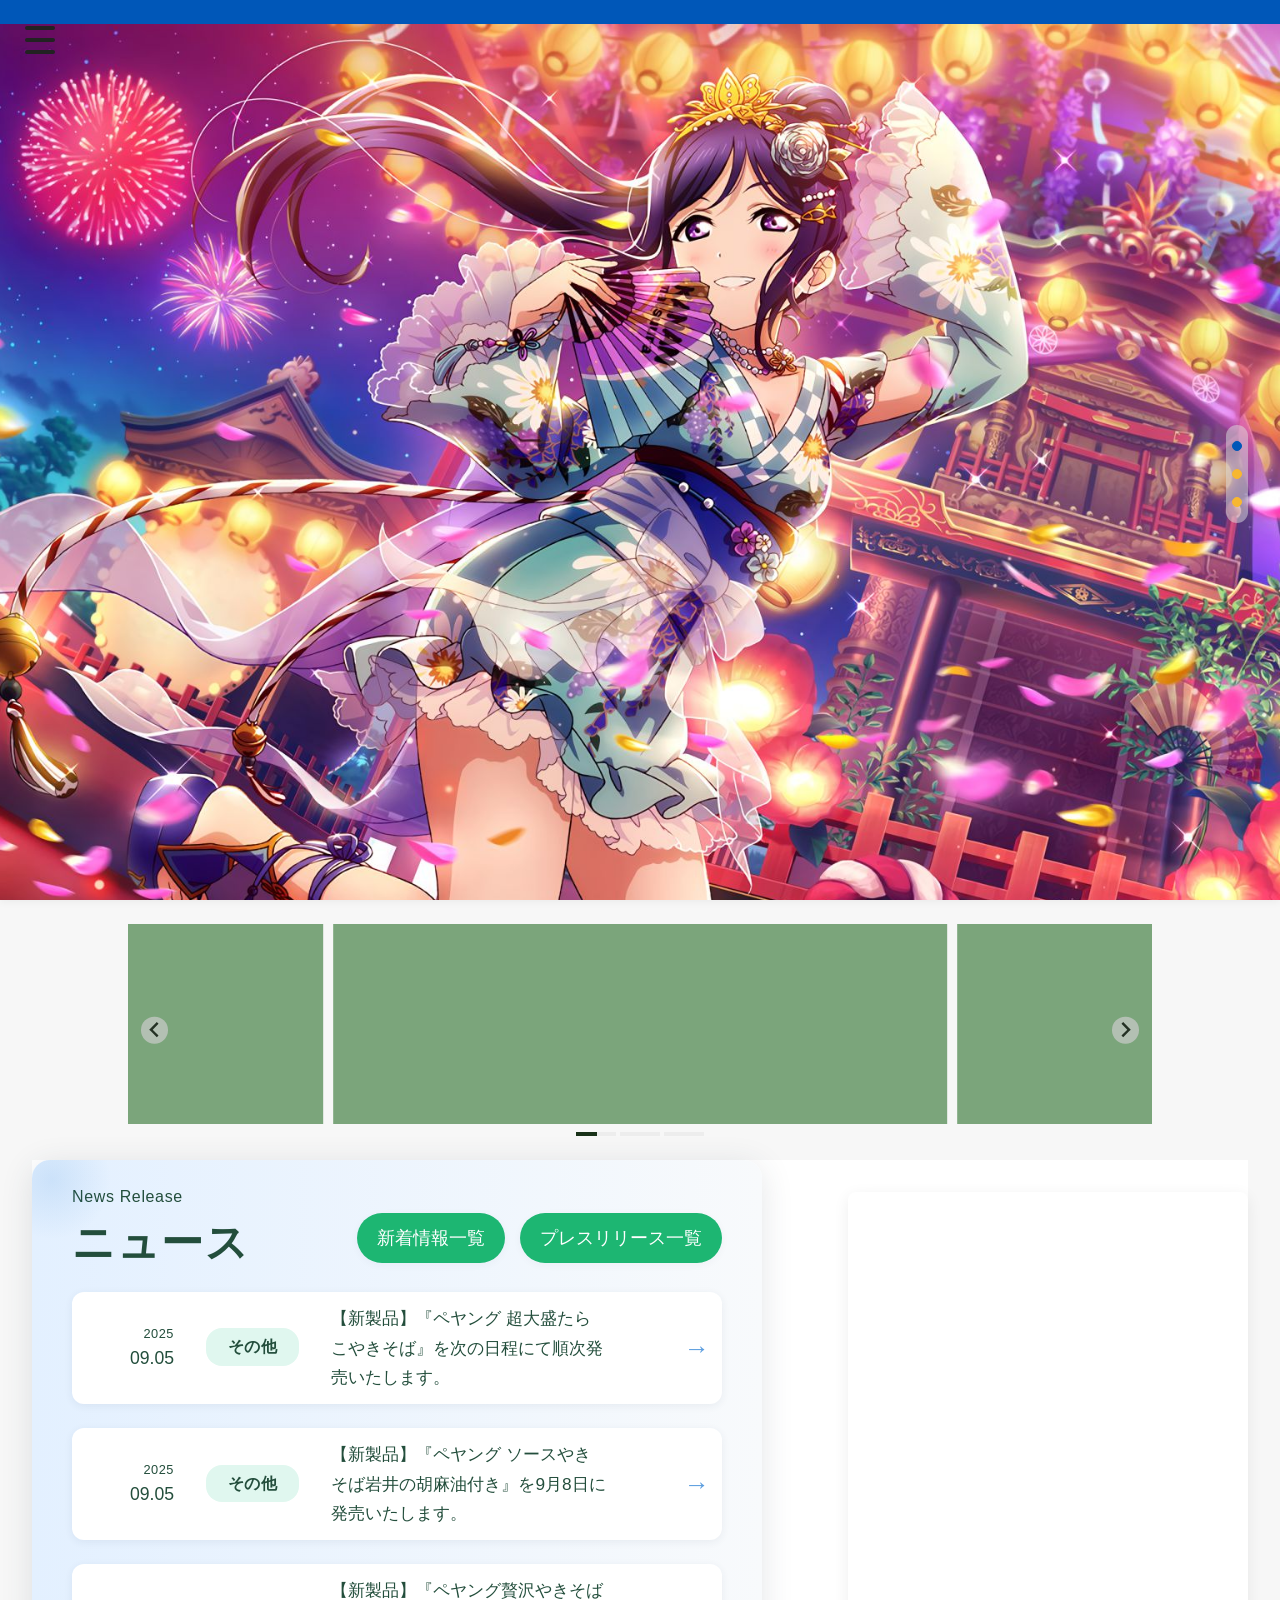
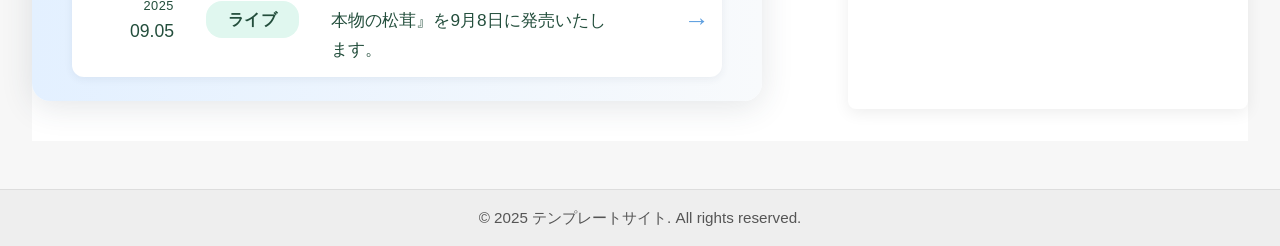
==== commit ab7b56e0: "ikizulive 修正" ====
--- a/index.html
+++ b/index.html
@@ -8,6 +8,61 @@
   <script src="https://cdn.jsdelivr.net/npm/@splidejs/splide@4.1.4/dist/js/splide.min.js"></script>
 <link rel="stylesheet" href="https://cdn.jsdelivr.net/npm/@splidejs/splide@4.1.4/dist/css/splide.min.css">
 </head>
+<style>
+  .splide {
+  margin-block: 24px;
+  margin-inline: auto;
+}
+
+.splide__slide {
+  height: 200px;
+  background-color: #7ba57b;
+}
+
+.splide__pagination {
+  margin-block-start: 8px;
+  gap: 4px;
+  position: static;
+}
+
+.splide__pagination li {
+  display: flex;
+  width: 40px;
+  height: 4px;
+}
+
+.splide__pagination__page {
+  width: 100%;
+  height: 100%;
+  margin: 0;
+  border-radius: 0;
+  background: #ededed;
+  position: relative;
+  opacity: 1;
+  color: #193219;
+}
+
+.splide__pagination__page::after {
+  content: "";
+  display: block;
+  width: 100%;
+  height: 100%;
+  position: absolute;
+  bottom: 0;
+  will-change: width;
+}
+
+.splide__pagination__page.is-active {
+  background: #ededed;
+  transform: scale(1);
+}
+
+.splide__pagination__page.is-active::after {
+  width: var(--playing-rate);
+  background: currentColor;
+}
+
+</style>
 <body>
   <!-- ハンバーガーメニュー -->
   <div class="hamburger" id="hamburger">
@@ -44,6 +99,15 @@
       </div>
     </div>
   </header>
+      <div id="js-splide" class="splide">
+  <div class="splide__track">
+    <ul class="splide__list">
+      <li class="splide__slide"></li>
+      <li class="splide__slide"></li>
+      <li class="splide__slide"></li>
+    </ul>
+  </div>
+</div>
   <main>
     <div class="main-flex-wrap">
       <section class="main-flex-item staff_news">
@@ -134,6 +198,26 @@
   <footer>
     &copy; 2025 テンプレートサイト. All rights reserved.
   </footer>
+    <script>
+  const splide = new Splide("#js-splide", {
+  type: "loop",
+  width: "80%",
+  padding: "20%",
+  gap: 10,
+  autoplay: true,
+  resetProgress: false, // ★
+});
+
+// ページネーションに自動再生の経過時間を付与する
+document.addEventListener("DOMContentLoaded", () => {
+  const pagination = splide.root.querySelector(".splide__pagination");
+  splide.on("autoplay:playing", (rate) => {
+    pagination.style.setProperty("--playing-rate", `${rate * 100}%`);
+  });
+});
+
+splide.mount();
+</script>
   <script src="js/script.js"></script>
   <script src="js/slider.js"></script>
   <script src="js/embed.js"></script>
--- a/css/style.css
+++ b/css/style.css
@@ -902,9 +902,11 @@
         padding: 12px 8px;
     }
 }
+
+.news-table {
     width: 100%;
     border-collapse: separate;
-    border-spacing: 0 18px;
+    border-spacing: 0 12px;
 }
 .news-table tr {
     background: #fff;
@@ -1147,7 +1149,7 @@
     display: flex;
     align-items: stretch;
     justify-content: stretch;
-    width: 100%;
+    width: 60%;
     margin: 0 0 40px 0;
 }
 .main-flex-item {
@@ -1386,4 +1388,3 @@
         padding: 12px 10px;
     }
 }
-}
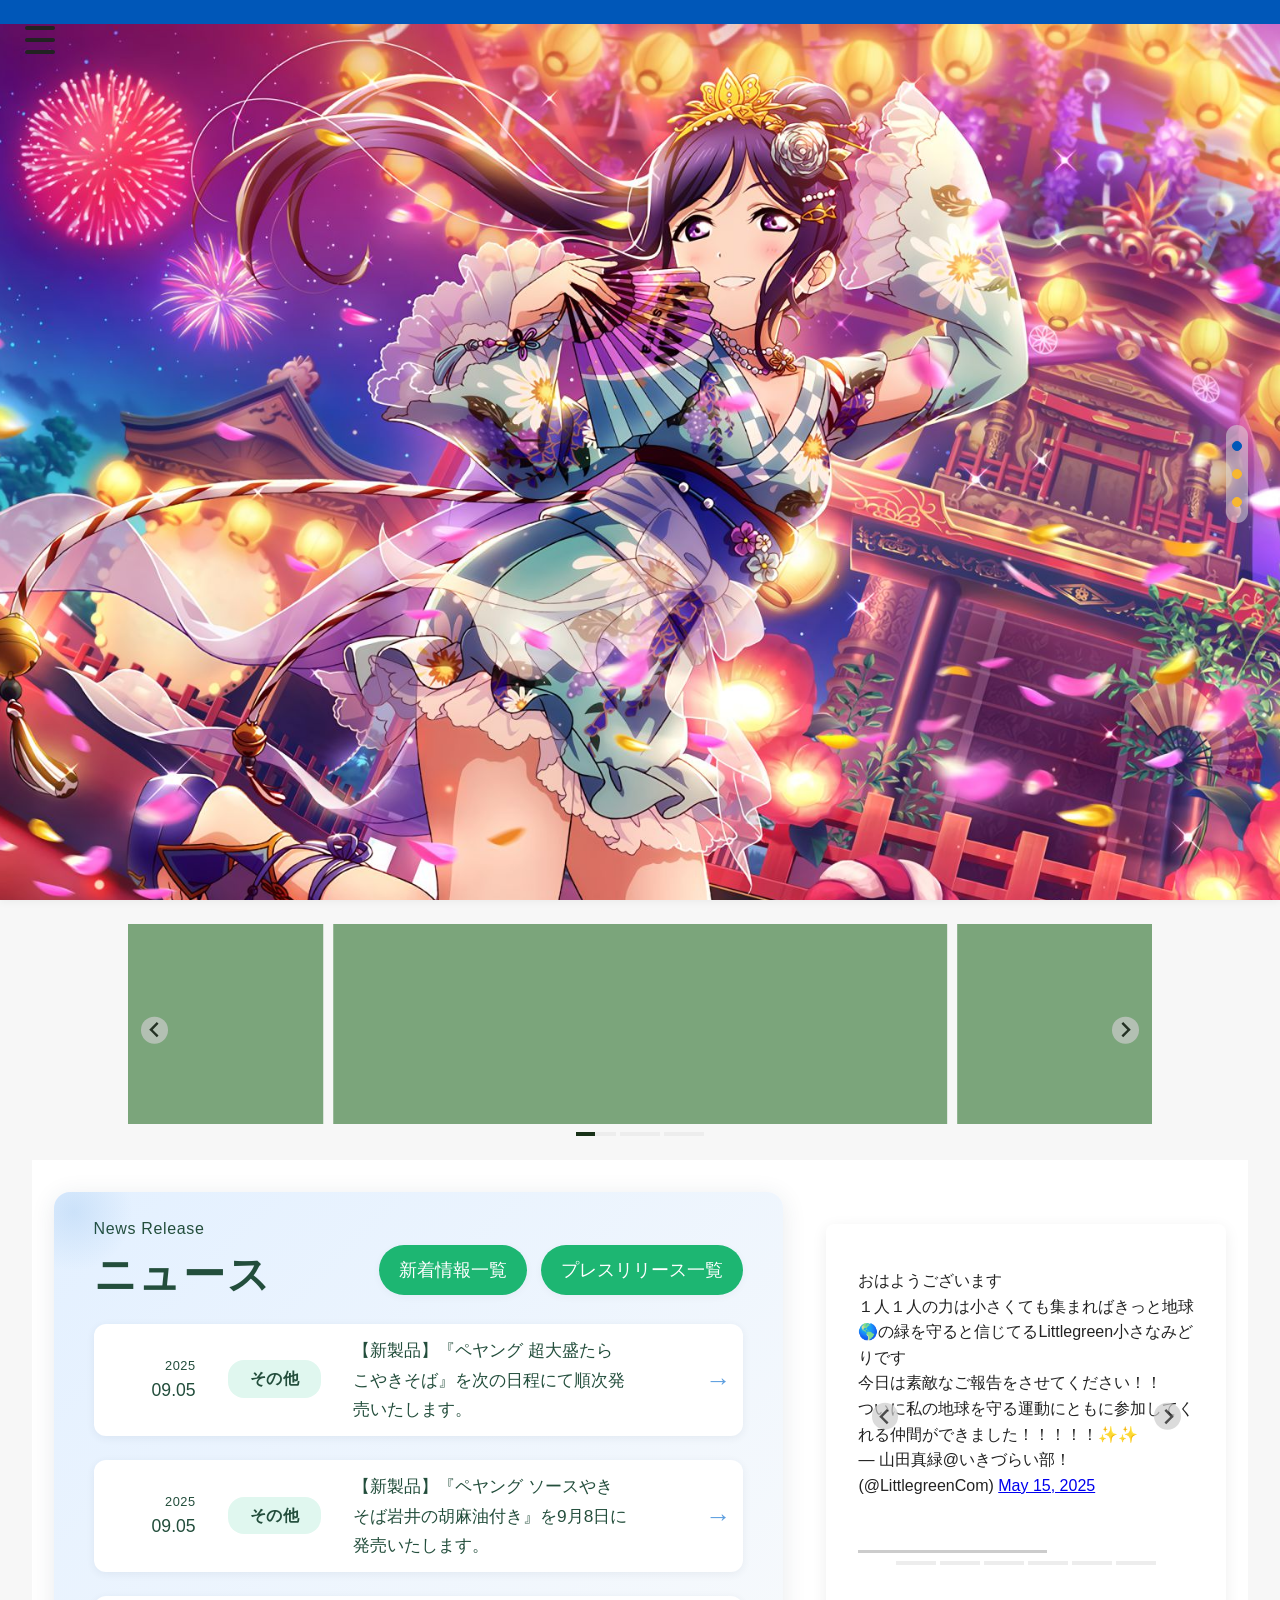
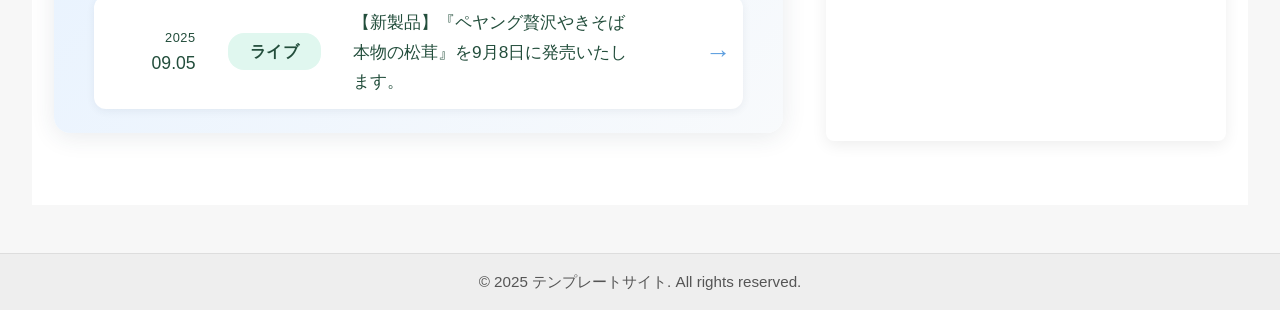
==== commit 8a4eb2ac: "ikizulive slide" ====
--- a/index.html
+++ b/index.html
@@ -217,6 +217,10 @@
 });
 
 splide.mount();
+// マークを付けて二重初期化を防止
+window.__JS_SPLIDE_INITIALIZED = true;
+var _el = document.querySelector('#js-splide');
+if(_el) _el.setAttribute('data-initialized', 'true');
 </script>
   <script src="js/script.js"></script>
   <script src="js/slider.js"></script>
--- a/css/style.css
+++ b/css/style.css
@@ -1,3 +1,99 @@
+/* Splide styles scoped per slider -------------------------------------------------- */
+/* 1) Main hero slider (ID: #js-splide) - メイン用のスライダースタイル */
+#js-splide.splide {
+    margin-block: 24px;
+    margin-inline: auto;
+}
+#js-splide.splide .splide__slide {
+    height: 200px;
+    background-color: #7ba57b;
+}
+#js-splide.splide .splide__pagination {
+    margin-block-start: 8px;
+    gap: 4px;
+    position: static;
+}
+#js-splide.splide .splide__pagination li {
+    display: flex;
+    width: 40px;
+    height: 4px;
+}
+#js-splide.splide .splide__pagination__page {
+    width: 100%;
+    height: 100%;
+    margin: 0;
+    border-radius: 0;
+    background: #ededed;
+    position: relative;
+    opacity: 1;
+    color: #193219;
+}
+#js-splide.splide .splide__pagination__page::after {
+    content: "";
+    display: block;
+    width: 100%;
+    height: 100%;
+    position: absolute;
+    bottom: 0;
+    will-change: width;
+}
+#js-splide.splide .splide__pagination__page.is-active {
+    background: #ededed;
+    transform: scale(1);
+}
+#js-splide.splide .splide__pagination__page.is-active::after {
+    width: var(--playing-rate);
+    background: currentColor;
+}
+
+/* 2) Twitter embed slider - 埋め込み用スライダースタイル
+     .twitter-embed-dayly 内の .splide にのみ適用するため、他へ影響しません */
+.twitter-embed-dayly .splide {
+    margin-block: 12px;
+    margin-inline: auto;
+}
+.twitter-embed-dayly .splide .splide__slide {
+    height: auto; /* 埋め込みブロックの高さに合わせる */
+    background-color: transparent;
+}
+.twitter-embed-dayly .splide .splide__pagination {
+    margin-block-start: 8px;
+    gap: 4px;
+    position: static;
+}
+.twitter-embed-dayly .splide .splide__pagination li {
+    display: flex;
+    width: 40px;
+    height: 4px;
+}
+.twitter-embed-dayly .splide .splide__pagination__page {
+    width: 100%;
+    height: 100%;
+    margin: 0;
+    border-radius: 0;
+    background: #ededed;
+    position: relative;
+    opacity: 1;
+    color: #193219;
+}
+.twitter-embed-dayly .splide .splide__pagination__page::after {
+    content: "";
+    display: block;
+    width: 100%;
+    height: 100%;
+    position: absolute;
+    bottom: 0;
+    will-change: width;
+}
+.twitter-embed-dayly .splide .splide__pagination__page.is-active {
+    background: #ededed;
+    transform: scale(1);
+}
+.twitter-embed-dayly .splide .splide__pagination__page.is-active::after {
+    width: var(--playing-rate);
+    background: currentColor;
+}
+
 /* 事前レンダリング用 */
 .twitter-embed-item.preload {
     visibility: hidden !important;
@@ -6,11 +102,6 @@
     top: 0 !important;
     display: block !important;
 }
-    visibility: hidden !important;
-    position: absolute !important;
-    left: -9999px !important;
-    top: 0 !important;
-    display: block !important;
 /* Twitterカルーセル用 */
 .twitter-embed-carousel {
     position: relative;
@@ -188,10 +279,7 @@
         width: 100%;
         margin: 0;
 }
-    .twitter-embed-list {
-        grid-template-columns: repeat(3, 1fr);
-    }
-}
+    /* (cleanup) removed redundant grid-template block */
 @media (max-width: 900px) {
             .twitter-embed-list {
                 grid-template-columns: repeat(2, 1fr);
@@ -453,8 +541,9 @@
 
 main {
     display: flex;
-    justify-content: space-between;
+    justify-content: space-around;
     margin: 0 32px;
+    padding: 32px 0;
     background: #fff;
 }
 
@@ -1249,7 +1338,6 @@
     color: #0d47a1;
     box-shadow: 0 4px 16px rgba(25,118,210,0.10);
     transform: translateY(-2px) scale(1.02);
-}
 @media (max-width: 1100px) {
     .main-flex-wrap {
         flex-direction: column;
@@ -1294,9 +1382,6 @@
     background: linear-gradient(135deg, #e3f0ff 0%, #f8fafc 100%);
     border-radius: 16px;
     box-shadow: 0 4px 24px rgba(44,62,80,0.10);
-    padding: 40px 32px;
-    margin: 40px auto;
-    max-width: 640px;
     position: relative;
     overflow: hidden;
 }
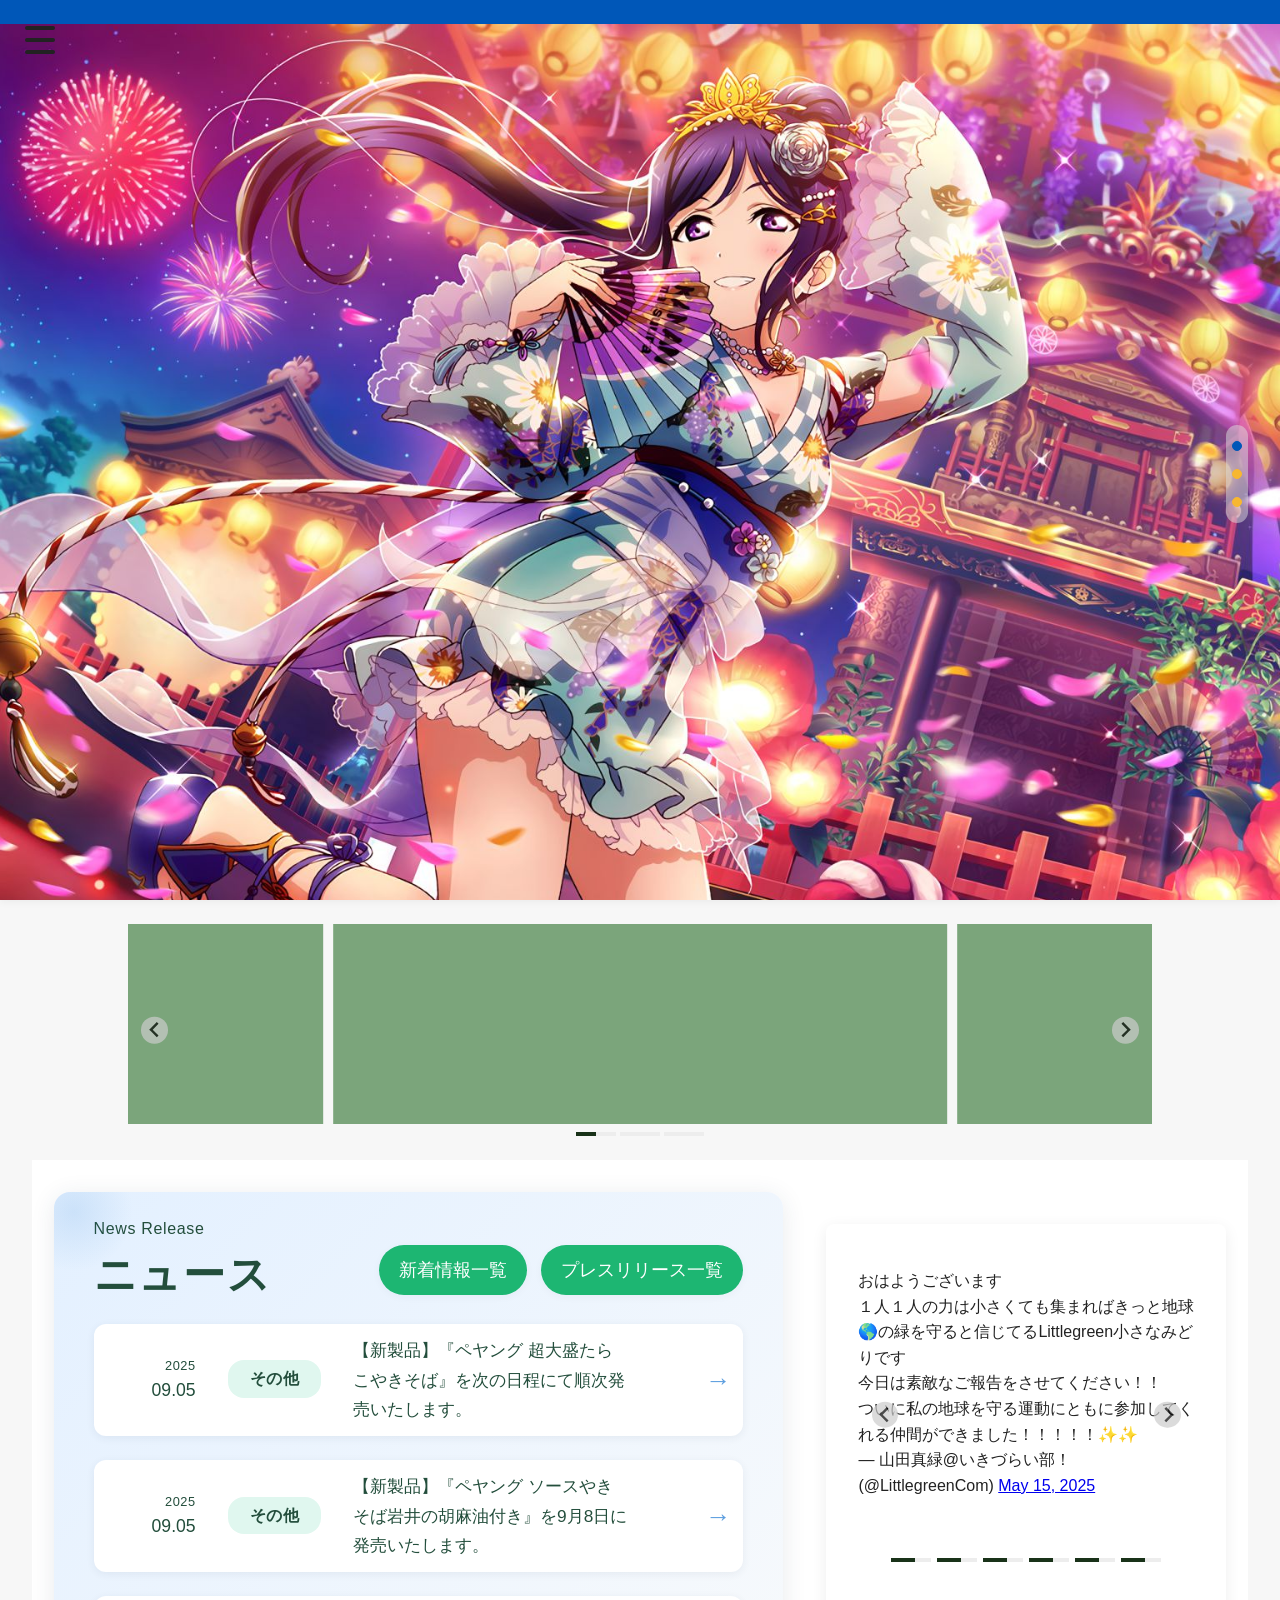
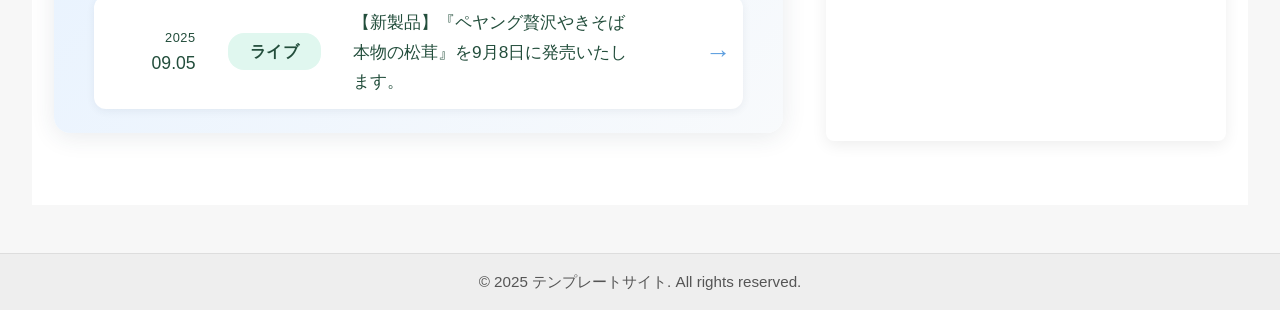
==== commit b8d6a9ba: "ikizulive python実装" ====
--- a/index.html
+++ b/index.html
@@ -187,11 +187,6 @@
         <blockquote class="twitter-tweet"><p lang="ja" dir="ltr">のりっこの演歌はガチ！ <br>大事なことなのでもう1回言うよ？🍭🍡🍦<br>リピートアフターミー🍦🍧<br>はいっ！<br><br>のりっこの演歌はガチ！！！<br><br>よくできました～🍭✨<a href="https://twitter.com/hashtag/%E3%81%84%E3%81%8D%E3%81%A5%E3%82%89%E3%81%84%E9%83%A8?src=hash&amp;ref_src=twsrc%5Etfw">#いきづらい部</a></p>&mdash; 金澤奇跡@いきづらい部！ (@MiracleGoldSP) <a href="https://twitter.com/MiracleGoldSP/status/1938517406646702185?ref_src=twsrc%5Etfw">June 27, 2025</a></blockquote> <script async src="https://platform.twitter.com/widgets.js" charset="utf-8"></script>
       </div>
     </div>
-  </div>
-    <div class="splide__progress">
-		<div class="splide__progress__bar">
-		</div>
-  </div>
 </div>
     </section>
   </main>
--- a/css/style.css
+++ b/css/style.css
@@ -46,6 +46,10 @@
     background: currentColor;
 }
 
+/* Pagination: use default bar-style (controlled by ::after width = var(--playing-rate)).
+   No forced box-like overrides here so design remains as originally rendered. */
+
+
 /* 2) Twitter embed slider - 埋め込み用スライダースタイル
      .twitter-embed-dayly 内の .splide にのみ適用するため、他へ影響しません */
 .twitter-embed-dayly .splide {
@@ -92,6 +96,44 @@
 .twitter-embed-dayly .splide .splide__pagination__page.is-active::after {
     width: var(--playing-rate);
     background: currentColor;
+}
+
+/* Twitter埋め込み側の pagination 強制表示 */
+/* Ensure twitter-embed pagination behaves the same as #js-splide */
+.twitter-embed-dayly .splide.splide:not(.is-overflow) .splide__pagination,
+.twitter-embed-dayly .splide .splide__pagination,
+.twitter-embed-dayly .splide .splide__pagination--ltr {
+    display: flex !important; /* override core hide rule when not overflow */
+    pointer-events: auto !important;
+    justify-content: center;
+    align-items: center;
+    gap: 6px;
+}
+.twitter-embed-dayly .splide .splide__pagination li{
+    display: inline-block;
+}
+.twitter-embed-dayly .splide .splide__pagination__page{
+    width: 40px;
+    height: 4px;
+    margin: 0;
+    border-radius: 0;
+    background: #ededed;
+    position: relative;
+    overflow: hidden;
+    color: #193219;
+}
+.twitter-embed-dayly .splide .splide__pagination__page::after{
+    content: "";
+    display: block;
+    width: var(--playing-rate, 0%);
+    height: 100%;
+    position: absolute;
+    left: 0;
+    bottom: 0;
+    background: currentColor;
+}
+.twitter-embed-dayly .splide .splide__pagination__page.is-active::after{
+    width: var(--playing-rate, 100%);
 }
 
 /* 事前レンダリング用 */
@@ -599,10 +641,7 @@
   height: unset!important;
 }
 
-.splide__progress__bar {
-  height: 3px;
-  background: #ccc;
-}
+
 
 .splide--fade {
     width: 100%;
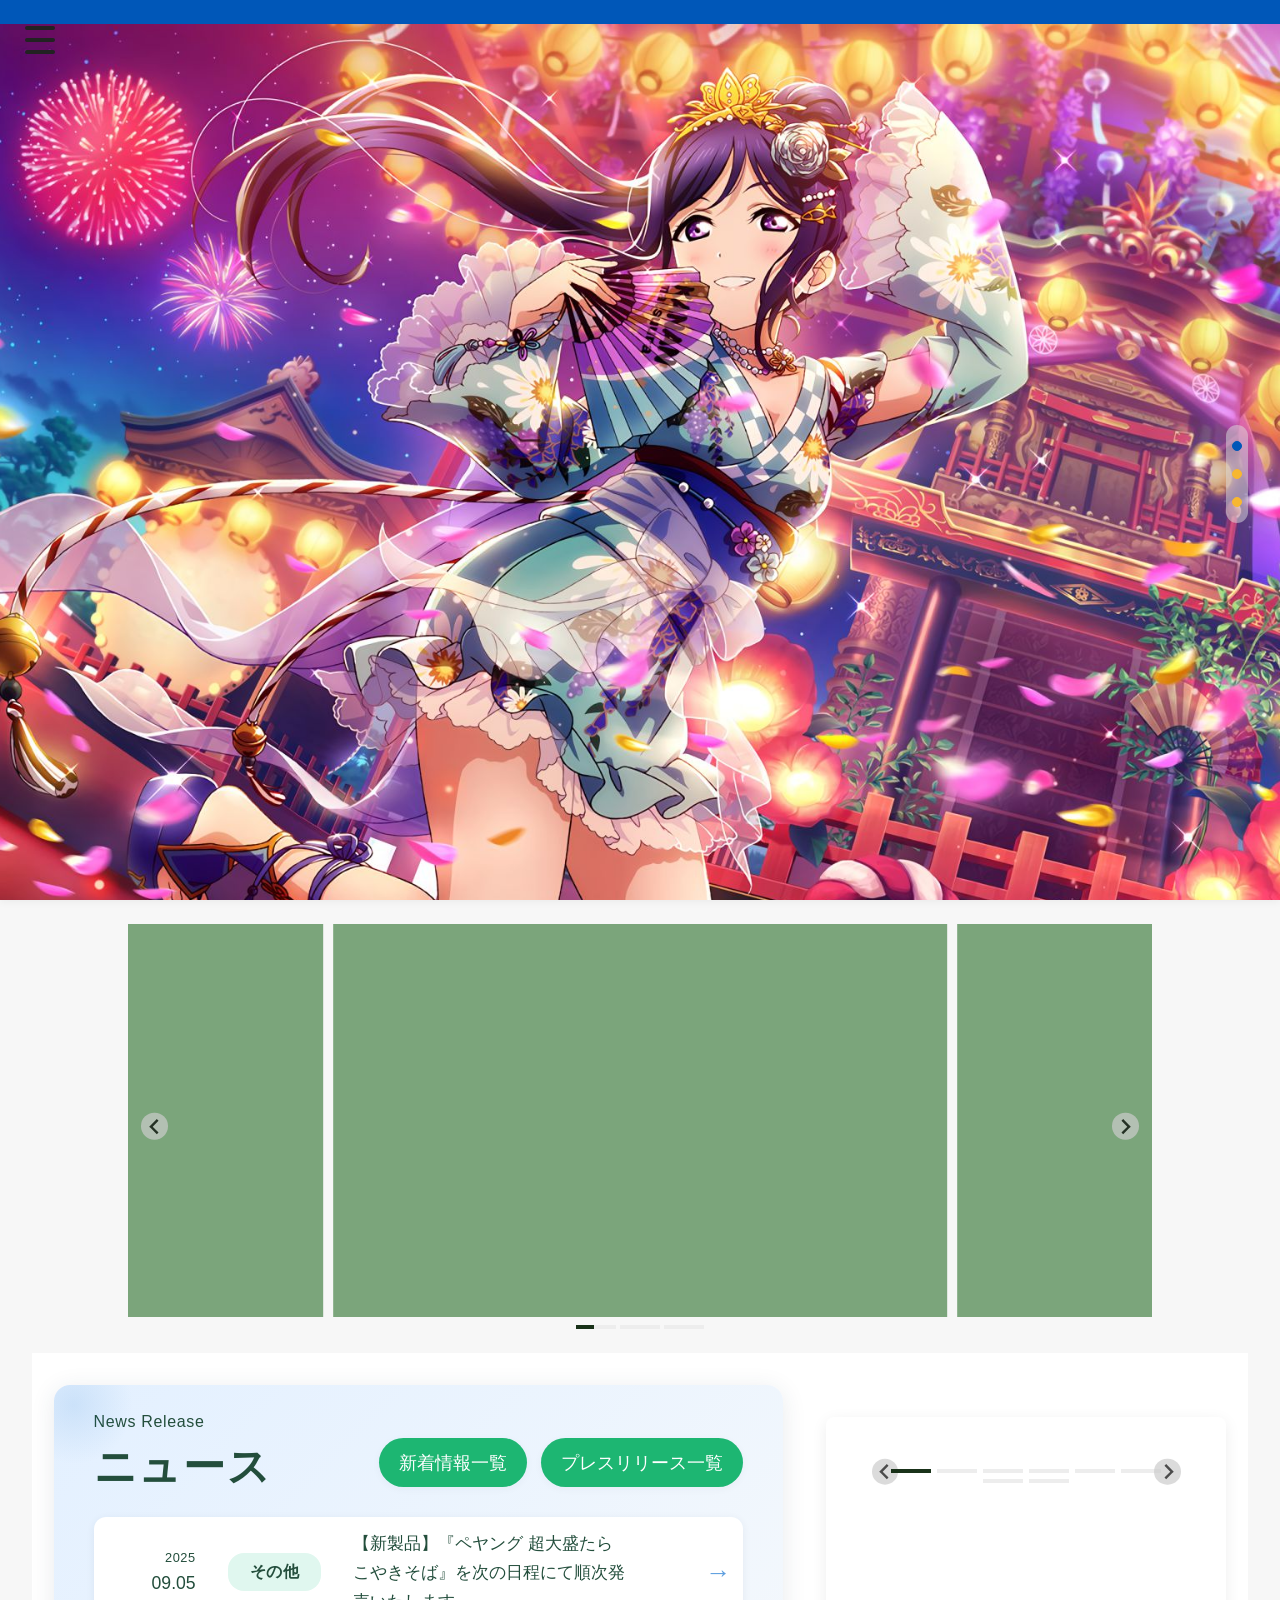
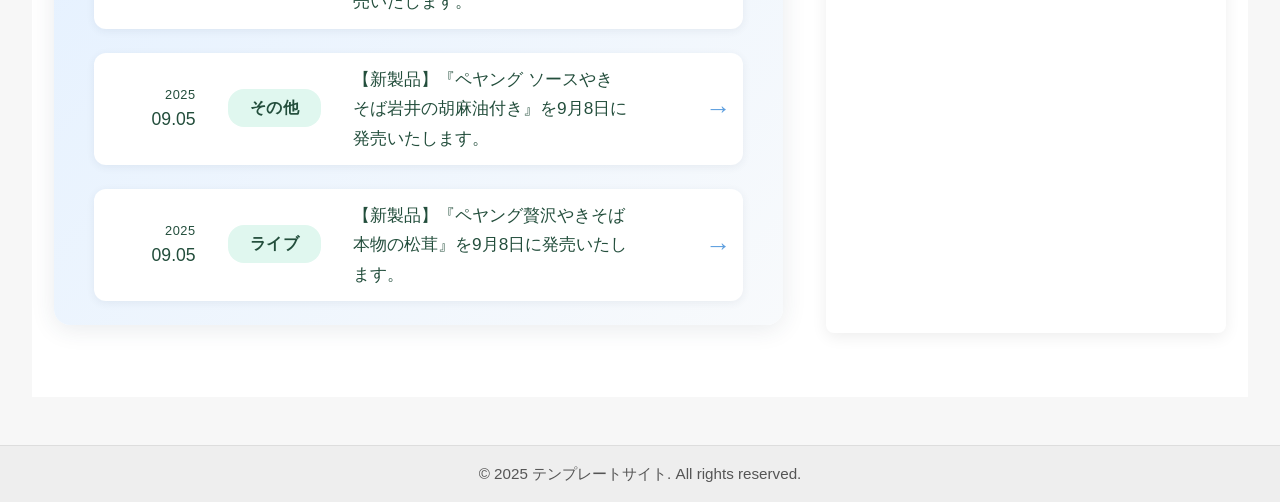
==== commit f81e2293: "ikizulive 修正" ====
--- a/index.html
+++ b/index.html
@@ -102,7 +102,7 @@
       <div id="js-splide" class="splide">
   <div class="splide__track">
     <ul class="splide__list">
-      <li class="splide__slide"></li>
+      <li class="splide__slide"><iframe width="685" height="385" src="https://www.youtube.com/embed/fKt_rLQk6k8?si=nJZrbUpsVnFBtUQ9" title="YouTube video player" frameborder="0" allow="accelerometer; autoplay; clipboard-write; encrypted-media; gyroscope; picture-in-picture; web-share" referrerpolicy="strict-origin-when-cross-origin" allowfullscreen></iframe></li>
       <li class="splide__slide"></li>
       <li class="splide__slide"></li>
     </ul>
@@ -166,27 +166,8 @@
     </div>
     <section class="twitter-embed-dayly">
       <div class="splide" role="group" aria-label="1枚表示のスライダー(フェード)">
-  <div class="splide__track">
-    <div class="splide__list">
-      <div class="splide__slide">
-        <blockquote class="twitter-tweet"><p lang="ja" dir="ltr">おはようございます<br>１人１人の力は小さくても集まればきっと地球🌎の緑を守ると信じてるLittlegreen小さなみどりです<br>今日は素敵なご報告をさせてください！！<br>ついに私の地球を守る運動にともに参加してくれる仲間ができました！！！！！✨✨</p>&mdash; 山田真緑@いきづらい部！ (@LittlegreenCom) <a href="https://twitter.com/LittlegreenCom/status/1923155432740430066?ref_src=twsrc%5Etfw">May 15, 2025</a></blockquote> <script async src="https://platform.twitter.com/widgets.js" charset="utf-8"></script>
-      </div>
-      <div class="splide__slide">
-        <blockquote class="twitter-tweet"><p lang="ja" dir="ltr">もしかしたら本当に破滅の日がもうすぐそこにやって来ているのかも！？<br>どうしたらいいんでしょう！！<br>私がふがいないせいで、地球が！<br>地球が！！！🌎<a href="https://twitter.com/hashtag/%E3%81%84%E3%81%8D%E3%81%A5%E3%82%89%E3%81%84%E9%83%A8?src=hash&amp;ref_src=twsrc%5Etfw">#いきづらい部</a></p>&mdash; 山田真緑@いきづらい部！ (@LittlegreenCom) <a href="https://twitter.com/LittlegreenCom/status/1942335817416073429?ref_src=twsrc%5Etfw">July 7, 2025</a></blockquote> <script async src="https://platform.twitter.com/widgets.js" charset="utf-8"></script>
-      </div>
-      <div class="splide__slide">
-        <blockquote class="twitter-tweet"><p lang="ja" dir="ltr">っていうかすごい！<br>ローラちゃんには環境保護をしているお友達がいたんですね！！<br>さすがです🌎<br>今度紹介してくれるかな✨<br>真緑はローラちゃんのラブを応援しています！！！</p>&mdash; 山田真緑@いきづらい部！ (@LittlegreenCom) <a href="https://twitter.com/LittlegreenCom/status/1923156691060916438?ref_src=twsrc%5Etfw">May 15, 2025</a></blockquote> <script async src="https://platform.twitter.com/widgets.js" charset="utf-8"></script>
-      </div>
-      <div class="splide__slide">
-        <blockquote class="twitter-tweet"><p lang="ja" dir="ltr">というわけで実は今！<br>なんと私は家族でキャンプに来ているんです！！🌎<br><br>えへへ🌵🌳<br><br>ビックリしましたか？<br>だったらドッキリ成功ですね！！<br>サプライズ真緑です🐛<a href="https://twitter.com/hashtag/%E3%81%84%E3%81%8D%E3%81%A5%E3%82%89%E3%81%84%E9%83%A8?src=hash&amp;ref_src=twsrc%5Etfw">#いきづらい部</a></p>&mdash; 山田真緑@いきづらい部！ (@LittlegreenCom) <a href="https://twitter.com/LittlegreenCom/status/1960831441975304301?ref_src=twsrc%5Etfw">August 27, 2025</a></blockquote> <script async src="https://platform.twitter.com/widgets.js" charset="utf-8"></script>
-      </div>
-      <div class="splide__slide">
-        <blockquote class="twitter-tweet"><p lang="ja" dir="ltr">そういうささやかな日々の変化に疎い鈍ちんなタイプは<br>滅びる！！！<br>のがパティシエの世界なので<br><br>今日もミラクルさんはせっせと周りにリサーチ中だよ～🍭🍬🍫</p>&mdash; 金澤奇跡@いきづらい部！ (@MiracleGoldSP) <a href="https://twitter.com/MiracleGoldSP/status/1922572088629719538?ref_src=twsrc%5Etfw">May 14, 2025</a></blockquote> <script async src="https://platform.twitter.com/widgets.js" charset="utf-8"></script>
-      </div>
-      <div class="splide__slide">
-        <blockquote class="twitter-tweet"><p lang="ja" dir="ltr">のりっこの演歌はガチ！ <br>大事なことなのでもう1回言うよ？🍭🍡🍦<br>リピートアフターミー🍦🍧<br>はいっ！<br><br>のりっこの演歌はガチ！！！<br><br>よくできました～🍭✨<a href="https://twitter.com/hashtag/%E3%81%84%E3%81%8D%E3%81%A5%E3%82%89%E3%81%84%E9%83%A8?src=hash&amp;ref_src=twsrc%5Etfw">#いきづらい部</a></p>&mdash; 金澤奇跡@いきづらい部！ (@MiracleGoldSP) <a href="https://twitter.com/MiracleGoldSP/status/1938517406646702185?ref_src=twsrc%5Etfw">June 27, 2025</a></blockquote> <script async src="https://platform.twitter.com/widgets.js" charset="utf-8"></script>
-      </div>
-    </div>
+  <div class="splide__track" id="slider_element">
+
 </div>
     </section>
   </main>
@@ -220,5 +201,6 @@
   <script src="js/script.js"></script>
   <script src="js/slider.js"></script>
   <script src="js/embed.js"></script>
+  <script src="js/slider_element.js"></script>
 </body>
 </html>
--- a/css/style.css
+++ b/css/style.css
@@ -5,7 +5,7 @@
     margin-inline: auto;
 }
 #js-splide.splide .splide__slide {
-    height: 200px;
+    height: auto;
     background-color: #7ba57b;
 }
 #js-splide.splide .splide__pagination {
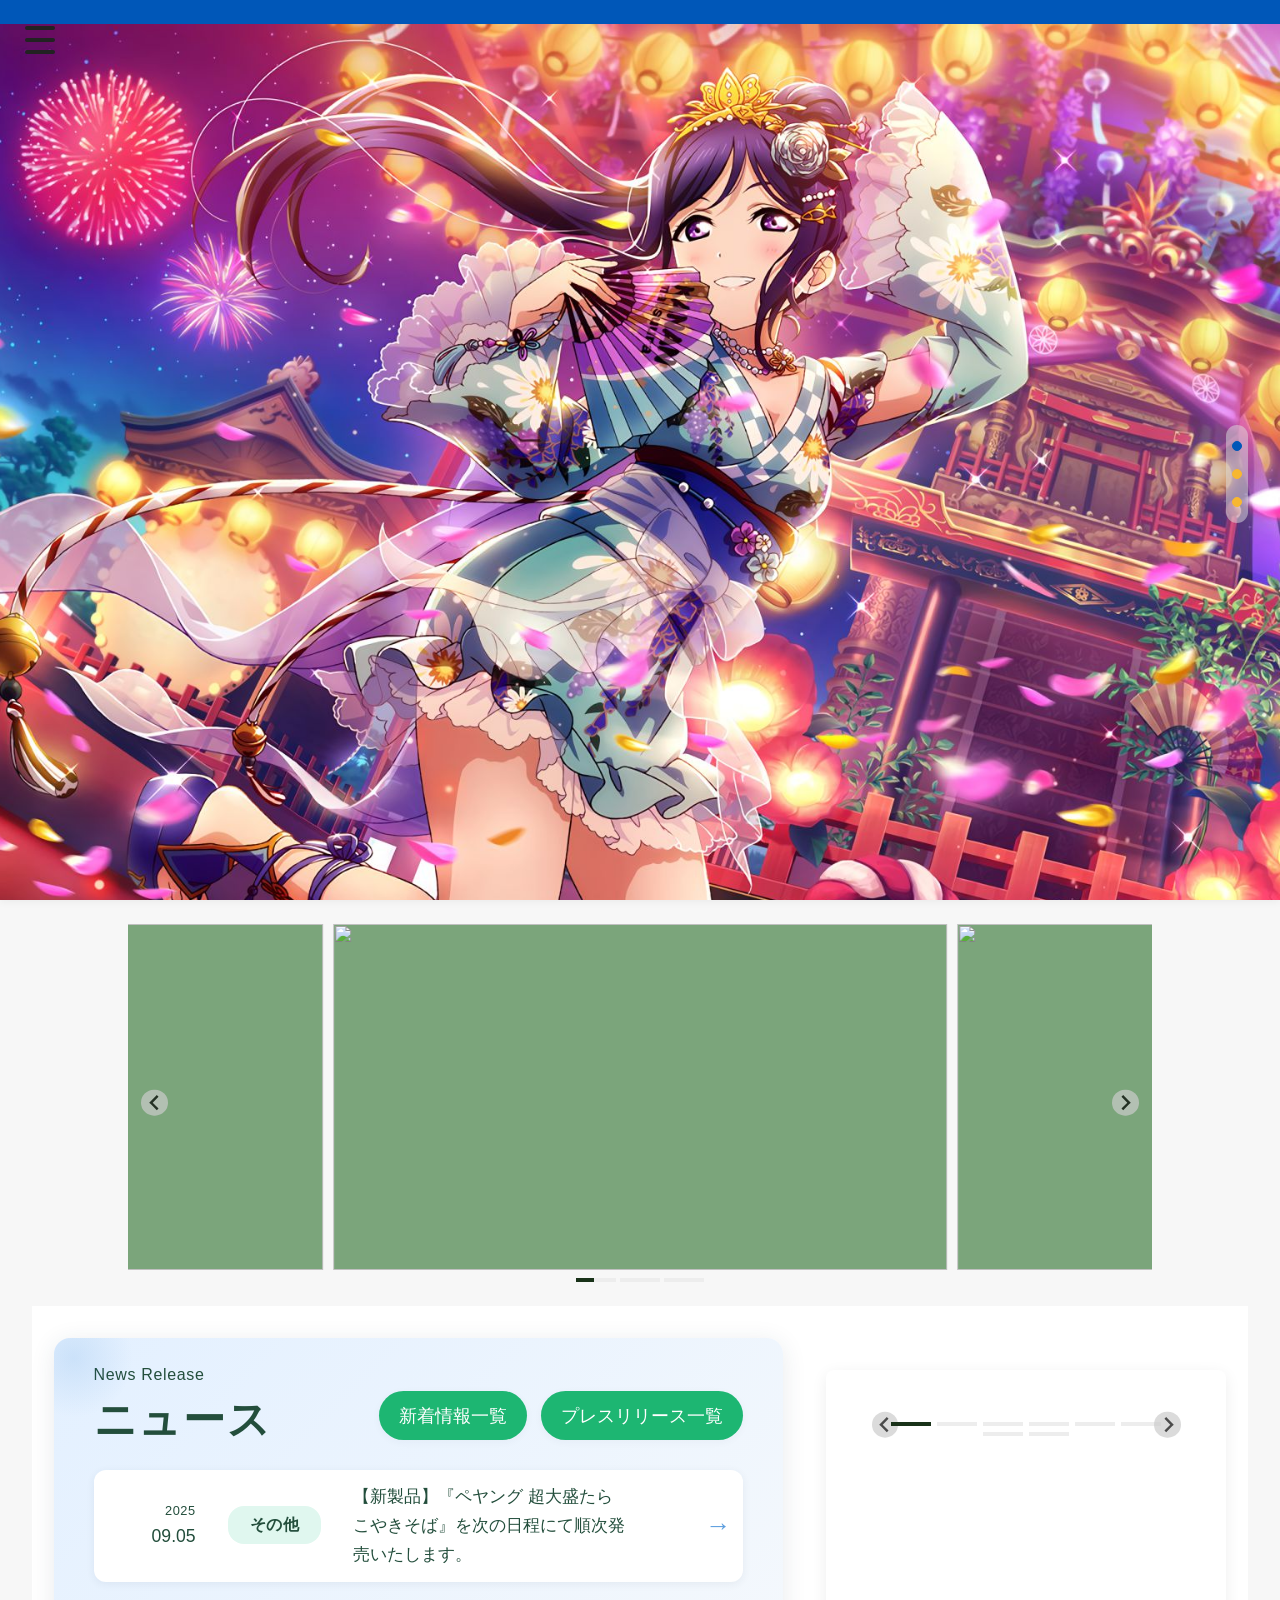
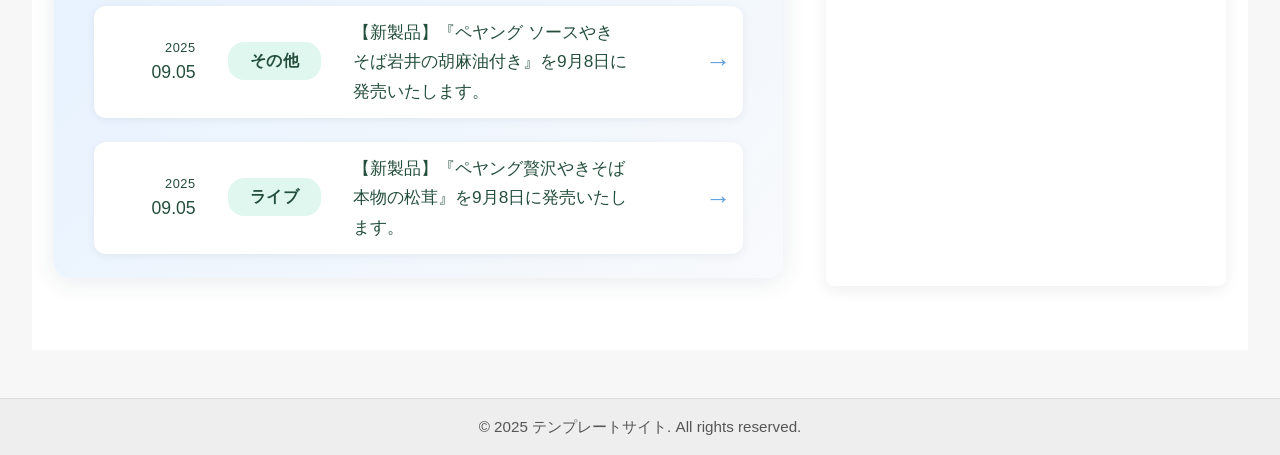
==== commit 75bd4ad9: "ikizulive main更新" ====
--- a/index.html
+++ b/index.html
@@ -102,9 +102,9 @@
       <div id="js-splide" class="splide">
   <div class="splide__track">
     <ul class="splide__list">
-      <li class="splide__slide"><iframe width="685" height="385" src="https://www.youtube.com/embed/fKt_rLQk6k8?si=nJZrbUpsVnFBtUQ9" title="YouTube video player" frameborder="0" allow="accelerometer; autoplay; clipboard-write; encrypted-media; gyroscope; picture-in-picture; web-share" referrerpolicy="strict-origin-when-cross-origin" allowfullscreen></iframe></li>
-      <li class="splide__slide"></li>
-      <li class="splide__slide"></li>
+      <li class="splide__slide"><a href="https://youtu.be/fKt_rLQk6k8?si=kkuaWT0eQ5LK8GCF" target="_blank"><img src="https://img.youtube.com/vi/fKt_rLQk6k8/sddefault.jpg"></a></li>
+      <li class="splide__slide"><a href="https://youtu.be/fnqRm_Yj8Mk?si=pgbSQJkEkivIof6d" target="_blank"><img src="https://img.youtube.com/vi/fnqRm_Yj8Mk/sddefault.jpg"></a></li>
+      <li class="splide__slide"><a href="https://youtu.be/UFSIyoy_wYE?si=jl26fJd7buab7rU_" target="_blank"><img src="https://img.youtube.com/vi/UFSIyoy_wYE/sddefault.jpg"></a></li>
     </ul>
   </div>
 </div>
--- a/css/style.css
+++ b/css/style.css
@@ -7,6 +7,23 @@
 #js-splide.splide .splide__slide {
     height: auto;
     background-color: #7ba57b;
+    aspect-ratio: 16 / 9; /* 高さを自動計算 */
+    overflow: hidden;
+}
+#js-splide.splide .splide__slide:before {
+    content:"";
+    display: block;
+    padding-top: 56.25%;
+    aspect-ratio: 16 / 9; /* 高さを自動計算 */
+    overflow: hidden;
+}
+#js-splide.splide .splide__slide img {
+   position: absolute;
+    top: 0;
+    left: 0;
+    width: 100%;
+    height: 100%;
+    object-fit: cover;
 }
 #js-splide.splide .splide__pagination {
     margin-block-start: 8px;
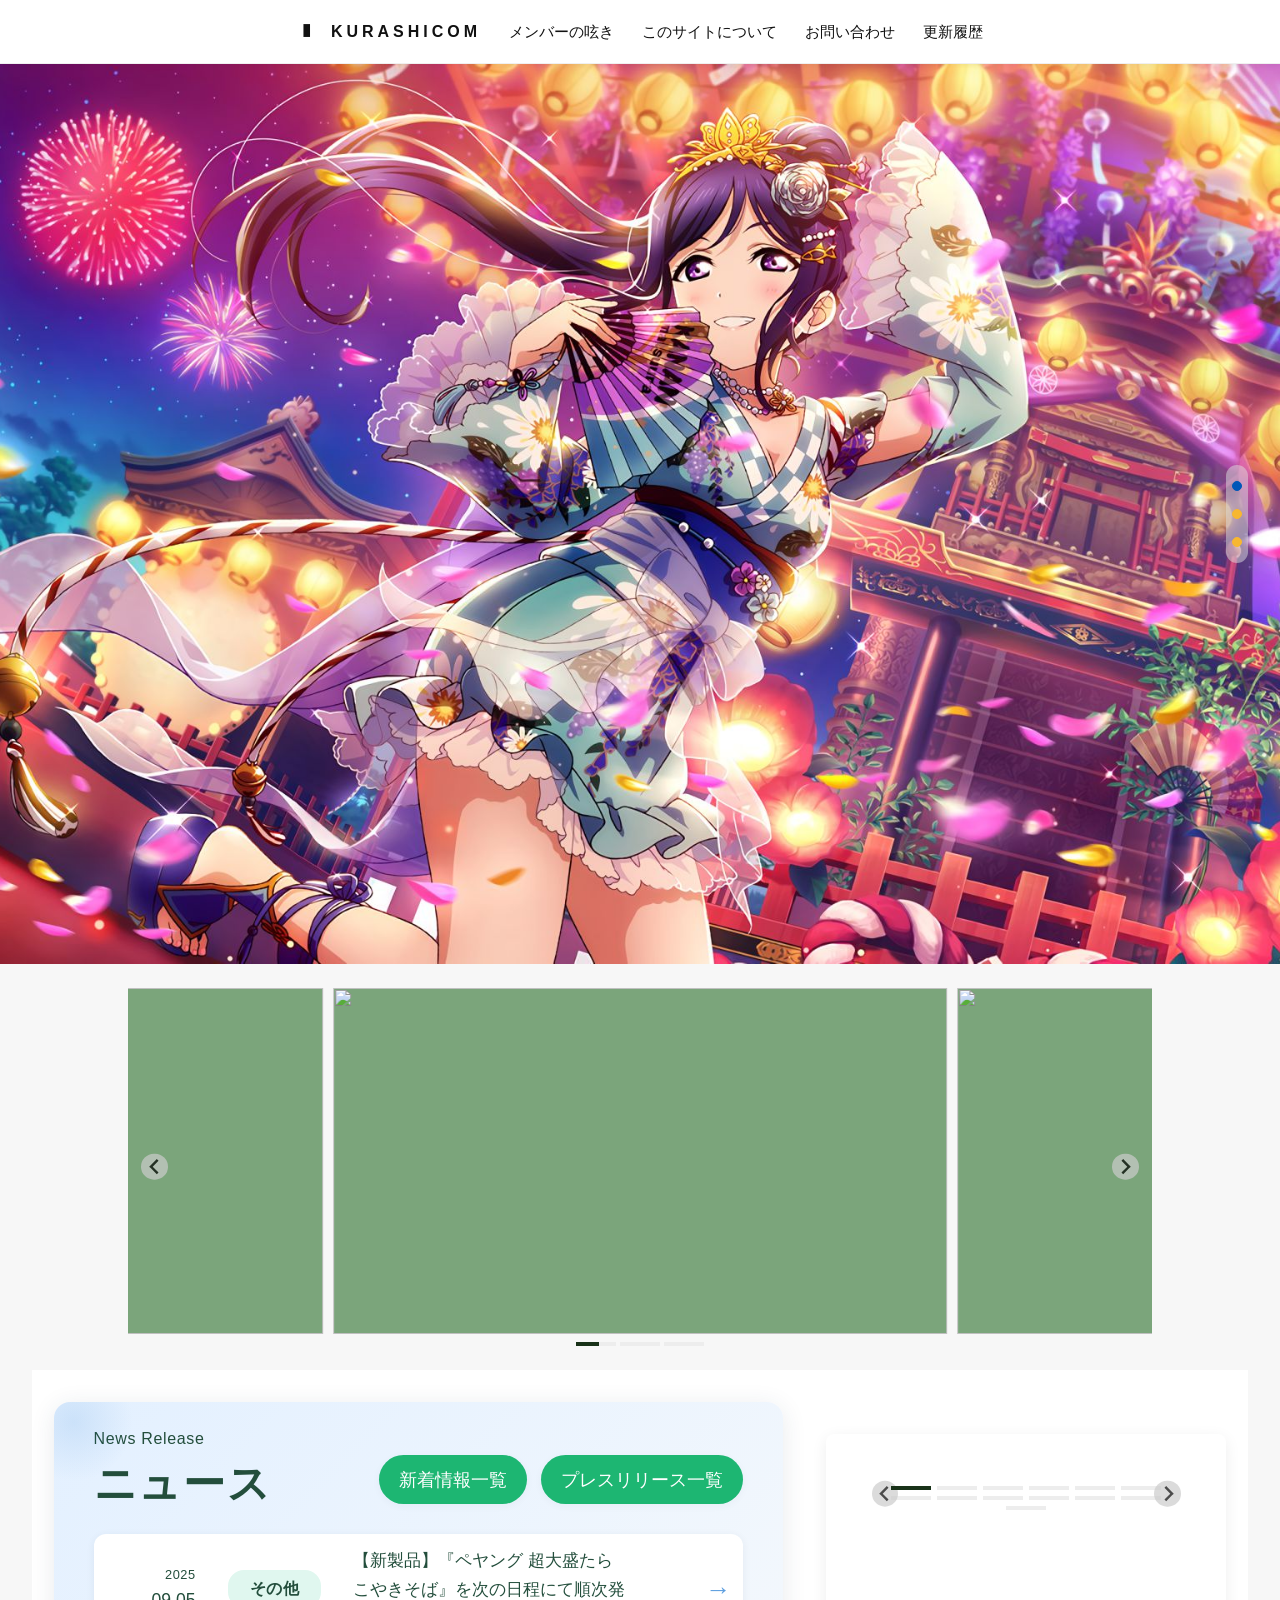
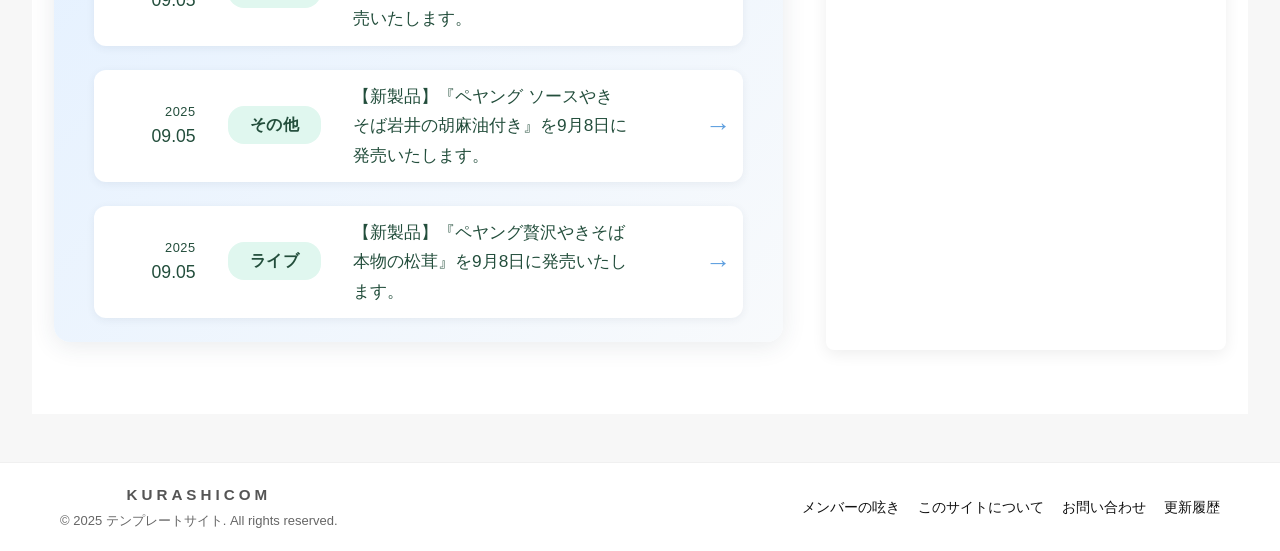
==== commit 8a88ad3d: "ikizulive ツイート一覧機能" ====
--- a/index.html
+++ b/index.html
@@ -64,28 +64,26 @@
 
 </style>
 <body>
-  <!-- ハンバーガーメニュー -->
-  <div class="hamburger" id="hamburger">
-    <span></span>
-    <span></span>
-    <span></span>
-  </div>
-  <!-- サイドメニュー -->
-  <nav class="side-menu" id="sideMenu">
-    <ul>
-      <li><a href="./project1/index.html">メニュー1</a></li>
-      <li><a href="#">メニュー2</a></li>
-      <li><a href="#">メニュー3</a></li>
-      <li><a href="#">メニュー4</a></li>
-      <li><a href="#">メニュー5</a></li>
-      <li><a href="#">メニュー6</a></li>
-      <li><a href="#">メニュー7</a></li>
-      <li><a href="#">メニュー8</a></li>
-      <li><a href="#">メニュー9</a></li>
-      <li><a href="#">メニュー10</a></li>
-    </ul>
-  </nav>
-  <header class="slider-header">
+  <!-- シンプルヘッダー (ハンバーガーメニューを廃止) -->
+  <header class="site-header">
+    <div class="container">
+      <div class="logo">
+        <a href="/">
+          <span class="logo-icon" aria-hidden="true">▮</span>
+          <span class="logo-text">KURASHICOM</span>
+        </a>
+      </div>
+      <nav class="main-nav" aria-label="グローバルナビゲーション">
+        <ul>
+          <li><a href="/tweets/index.html">メンバーの呟き</a></li>
+          <li><a href="#">このサイトについて</a></li>
+          <li><a href="#">お問い合わせ</a></li>
+          <li><a href="#">更新履歴</a></li>
+        </ul>
+      </nav>
+    </div>
+  </header>
+  <div class="slider-header">
     <div class="slider">
       <div class="slide active"><img src="img/slide1.jpg" alt="スライド1"></div>
       <div class="slide"><img src="img/slide2.jpg" alt="スライド2"></div>
@@ -98,7 +96,7 @@
         <!-- 画像数に合わせてドット追加 -->
       </div>
     </div>
-  </header>
+  </div>
       <div id="js-splide" class="splide">
   <div class="splide__track">
     <ul class="splide__list">
@@ -171,8 +169,21 @@
 </div>
     </section>
   </main>
-  <footer>
-    &copy; 2025 テンプレートサイト. All rights reserved.
+  <footer class="site-footer">
+    <div class="container">
+      <div class="footer-left">
+        <span class="footer-brand">KURASHICOM</span>
+        <small class="footer-copy">&copy; 2025 テンプレートサイト. All rights reserved.</small>
+      </div>
+      <nav class="footer-nav" aria-label="フッターナビ">
+        <ul>
+          <li><a href="#">メンバーの呟き</a></li>
+          <li><a href="#">このサイトについて</a></li>
+          <li><a href="#">お問い合わせ</a></li>
+          <li><a href="#">更新履歴</a></li>
+        </ul>
+      </nav>
+    </div>
   </footer>
     <script>
   const splide = new Splide("#js-splide", {
@@ -198,7 +209,6 @@
 var _el = document.querySelector('#js-splide');
 if(_el) _el.setAttribute('data-initialized', 'true');
 </script>
-  <script src="js/script.js"></script>
   <script src="js/slider.js"></script>
   <script src="js/embed.js"></script>
   <script src="js/slider_element.js"></script>
--- a/css/style.css
+++ b/css/style.css
@@ -1,3 +1,158 @@
+/* Simple site header (replaces previous hamburger/side-menu) --------------------- */
+:root {
+    --site-header-height: 64px; /* デスクトップ時の基準高さ */
+}
+.site-header {
+    background: #ffffff;
+    border-bottom: 1px solid rgba(0,0,0,0.06);
+    position: fixed; /* ここを固定表示に変更 */
+    top: 0;
+    left: 0;
+    right: 0;
+    height: var(--site-header-height);
+    z-index: 9999;
+    display: flex;
+    align-items: center;
+    box-shadow: 0 1px 6px rgba(0,0,0,0.06);
+}
+/* ページコンテンツが固定ヘッダーに隠れないように余白を確保 */
+body {
+    padding-top: var(--site-header-height, 64px);
+}
+
+/* Simple horizontal footer ------------------------------------------------------ */
+.site-footer {
+    background: #ffffff;
+    border-top: 1px solid rgba(0,0,0,0.06);
+    padding: 16px 0;
+}
+.site-footer .container {
+    max-width: 1200px;
+    margin: 0 auto;
+    padding: 0 20px;
+    display: flex;
+    align-items: center;
+    justify-content: space-between;
+    gap: 20px;
+}
+.footer-left {
+    display: flex;
+    flex-direction: column;
+}
+.footer-brand {
+    font-weight: 700;
+    letter-spacing: 4px;
+}
+.footer-copy {
+    color: #666;
+    font-size: 13px;
+    margin-top: 4px;
+}
+.footer-nav ul {
+    list-style: none;
+    margin: 0;
+    padding: 0;
+    display: flex;
+    gap: 18px;
+    align-items: center;
+}
+.footer-nav a{
+    color: #111;
+    text-decoration: none;
+    font-size: 14px;
+}
+.footer-nav a:hover { color: #0070f3; }
+
+@media (max-width: 640px) {
+    .site-footer .container {
+        flex-direction: column;
+        align-items: flex-start;
+        gap: 8px;
+    }
+    .footer-nav ul { gap: 12px; overflow-x: auto; -webkit-overflow-scrolling: touch; }
+    .footer-copy { font-size: 12px; }
+}
+.site-header .container {
+    max-width: 1200px;
+    margin: 0 auto;
+    padding: 0 20px; /* 高さは header 自体で制御 */
+    display: flex;
+    align-items: center;
+    justify-content: space-between;
+    gap: 24px;
+    flex-wrap: nowrap; /* ロゴとナビを1行に保つ */
+    height: 100%;
+}
+.site-header .logo a{
+    display: flex;
+    align-items: center;
+    text-decoration: none;
+    color: #111;
+}
+.logo-icon{
+    display: inline-block;
+    width: 28px;
+    height: 20px;
+    margin-right: 10px;
+    font-weight: 700;
+    line-height: 1;
+}
+.logo-text{
+    font-weight: 700;
+    letter-spacing: 4px;
+}
+.main-nav ul{
+    list-style: none;
+    margin: 0;
+    padding: 0;
+    display: flex;
+    gap: 20px;
+    align-items: center;
+    white-space: nowrap; /* 改行せず横並びを維持 */
+}
+.main-nav a{
+    color: #111;
+    text-decoration: none;
+    font-size: 15px;
+    padding: 6px 4px;
+}
+.main-nav a:hover{
+    color: #0070f3;
+}
+.nav-english a{
+    font-weight: 600;
+}
+/* Ensure any old hamburger/side-menu rules do not show if present */
+.hamburger, .side-menu{ display: none !important; }
+
+/* Header responsiveness: 屏風狭い画面ではナビを縮める */
+@media (max-width: 900px) {
+    :root { --site-header-height: 56px; }
+    .site-header .container { padding: 0 16px; }
+    .main-nav ul { gap: 14px; }
+    .main-nav a { font-size: 14px; }
+}
+
+@media (max-width: 640px) {
+    /* 小さな画面ではロゴとナビを同一行に保ちつつ
+       ナビがはみ出す場合は横スクロールで閲覧させる */
+    :root { --site-header-height: 52px; }
+    .site-header .container {
+        padding: 0 12px;
+        gap: 12px;
+    }
+    .logo-text { font-size: 13px; }
+    .main-nav {
+        overflow-x: auto;
+        -webkit-overflow-scrolling: touch;
+    }
+    .main-nav ul {
+        gap: 12px;
+        padding-bottom: 6px; /* スクロール時に余白 */
+    }
+    .main-nav li { flex: 0 0 auto; }
+}
+
 /* Splide styles scoped per slider -------------------------------------------------- */
 /* 1) Main hero slider (ID: #js-splide) - メイン用のスライダースタイル */
 #js-splide.splide {
